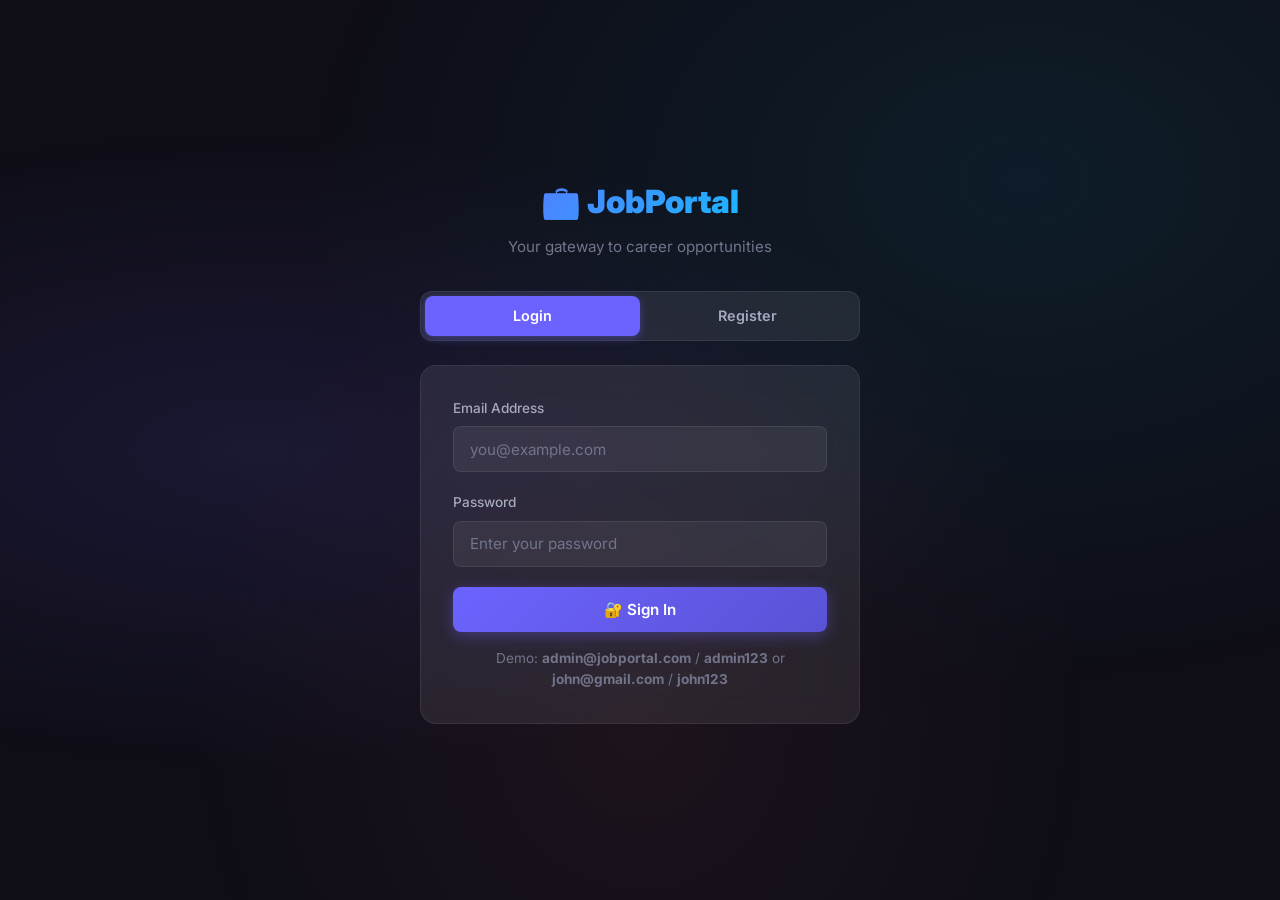
==== frontend/index.html @ fc34ba59 "feat: Complete Job Application and Assessment System" ====
<!DOCTYPE html>
<html lang="en">
<head>
    <meta charset="UTF-8">
    <meta name="viewport" content="width=device-width, initial-scale=1.0">
    <meta name="description" content="Job Portal - Apply for jobs, take assessments, and advance your career">
    <title>JobPortal — Job Application & Assessment System</title>
    <link rel="stylesheet" href="style.css">
    <link rel="icon" href="data:image/svg+xml,<svg xmlns='http://www.w3.org/2000/svg' viewBox='0 0 100 100'><text y='.9em' font-size='90'>💼</text></svg>">
</head>
<body>

<!-- ══════════ TOAST CONTAINER ══════════ -->
<div class="toast-container" id="toastContainer"></div>

<!-- ══════════ LOADING OVERLAY ══════════ -->
<div class="loading-overlay hidden" id="loadingOverlay">
    <div class="loading-content">
        <div class="spinner-lg"></div>
        <p id="loadingText">Loading...</p>
    </div>
</div>

<!-- ══════════════════════════════════════════════
     AUTH PAGE — Login & Register
     ══════════════════════════════════════════════ -->
<div id="authPage" class="auth-page">
    <div class="auth-container">
        <div class="auth-header">
            <div class="auth-logo">💼 JobPortal</div>
            <p>Your gateway to career opportunities</p>
        </div>

        <div class="auth-tabs">
            <button id="loginTab" class="active" onclick="switchAuthTab('login')">Login</button>
            <button id="registerTab" onclick="switchAuthTab('register')">Register</button>
        </div>

        <!-- Login Form -->
        <div id="loginForm" class="glass-card">
            <form onsubmit="handleLogin(event)">
                <div class="form-group">
                    <label for="loginEmail">Email Address</label>
                    <input type="email" id="loginEmail" placeholder="you@example.com" required>
                </div>
                <div class="form-group">
                    <label for="loginPassword">Password</label>
                    <input type="password" id="loginPassword" placeholder="Enter your password" required>
                </div>
                <button type="submit" class="btn btn-primary btn-full" id="loginBtn">
                    🔐 Sign In
                </button>
                <p class="text-center mt-2 text-muted" style="font-size:0.85rem;">
                    Demo: <b>admin@jobportal.com</b> / <b>admin123</b> or <b>john@gmail.com</b> / <b>john123</b>
                </p>
            </form>
        </div>

        <!-- Register Form -->
        <div id="registerForm" class="glass-card hidden">
            <form onsubmit="handleRegister(event)">
                <div class="form-group">
                    <label for="regName">Full Name</label>
                    <input type="text" id="regName" placeholder="John Doe" required>
                </div>
                <div class="form-group">
                    <label for="regEmail">Email Address</label>
                    <input type="email" id="regEmail" placeholder="you@example.com" required>
                </div>
                <div class="form-group">
                    <label for="regPassword">Password</label>
                    <input type="password" id="regPassword" placeholder="Create a password" required minlength="4">
                </div>
                <div class="form-group">
                    <label for="regRole">Account Type</label>
                    <select id="regRole">
                        <option value="STUDENT">Student / Job Seeker</option>
                        <option value="ADMIN">Admin / Recruiter</option>
                    </select>
                </div>
                <button type="submit" class="btn btn-primary btn-full" id="registerBtn">
                    🚀 Create Account
                </button>
            </form>
        </div>
    </div>
</div>

<!-- ══════════════════════════════════════════════
     MAIN APP (after login)
     ══════════════════════════════════════════════ -->
<div id="appPage" class="hidden">

    <!-- Navigation -->
    <nav class="navbar">
        <div class="logo">
            <span class="logo-icon">💼</span>
            <span>JobPortal</span>
        </div>
        <div class="nav-links">
            <a href="#" onclick="showView('dashboard')" id="navDashboard">📊 <span class="nav-text">Dashboard</span></a>
            <a href="#" onclick="showView('jobs')" id="navJobs">💼 <span class="nav-text">Jobs</span></a>
            <a href="#" onclick="showView('test')" id="navTest">📝 <span class="nav-text">Assessment</span></a>
            <a href="#" onclick="showView('results')" id="navResults">🏆 <span class="nav-text">Results</span></a>
            <div class="nav-user">
                <div class="avatar" id="userAvatar">U</div>
                <span id="userName" style="font-size:0.85rem; color: var(--text-primary);"></span>
            </div>
            <button onclick="handleLogout()" style="color: var(--danger);">↗ Logout</button>
        </div>
    </nav>

    <div class="container">
        <!-- ── DASHBOARD VIEW ── -->
        <div id="dashboardView">
            <div class="page-header">
                <h1>👋 Welcome back, <span id="dashWelcome"></span>!</h1>
                <p>Here's an overview of your activity</p>
            </div>

            <div class="dashboard-grid" id="statsGrid">
                <div class="stat-card">
                    <div class="stat-icon purple">💼</div>
                    <div class="stat-info">
                        <h3 id="statJobs">0</h3>
                        <p>Available Jobs</p>
                    </div>
                </div>
                <div class="stat-card">
                    <div class="stat-icon pink">📝</div>
                    <div class="stat-info">
                        <h3 id="statApplied">0</h3>
                        <p>Applications</p>
                    </div>
                </div>
                <div class="stat-card">
                    <div class="stat-icon cyan">🧪</div>
                    <div class="stat-info">
                        <h3 id="statTests">0</h3>
                        <p>Tests Taken</p>
                    </div>
                </div>
                <div class="stat-card">
                    <div class="stat-icon green">🏆</div>
                    <div class="stat-info">
                        <h3 id="statAvg">0%</h3>
                        <p>Average Score</p>
                    </div>
                </div>
            </div>

            <!-- Recent Results Table -->
            <div class="section-title">
                <h2>📋 Recent Test Results</h2>
            </div>
            <div id="recentResults">
                <div class="empty-state">
                    <div class="empty-icon">📊</div>
                    <h3>No tests taken yet</h3>
                    <p>Take an assessment to see your results here</p>
                </div>
            </div>
        </div>

        <!-- ── JOBS VIEW ── -->
        <div id="jobsView" class="hidden">
            <div class="page-header">
                <h1>💼 Job Openings</h1>
                <p>Find your next career opportunity</p>
            </div>

            <!-- Admin: Create Job -->
            <div id="adminJobForm" class="glass-card hidden" style="margin-bottom: 2rem;">
                <h3 style="margin-bottom:1rem;">➕ Post a New Job</h3>
                <form onsubmit="handleCreateJob(event)">
                    <div style="display:grid; grid-template-columns: 1fr 1fr; gap: 1rem;">
                        <div class="form-group">
                            <label for="jobTitle">Job Title</label>
                            <input type="text" id="jobTitle" placeholder="e.g. Java Developer" required>
                        </div>
                        <div class="form-group">
                            <label for="jobCompany">Company</label>
                            <input type="text" id="jobCompany" placeholder="e.g. TechCorp" required>
                        </div>
                        <div class="form-group">
                            <label for="jobLocation">Location</label>
                            <input type="text" id="jobLocation" placeholder="e.g. Bangalore" value="Remote">
                        </div>
                        <div class="form-group">
                            <label for="jobSalary">Salary</label>
                            <input type="text" id="jobSalary" placeholder="e.g. 8-12 LPA">
                        </div>
                    </div>
                    <div class="form-group">
                        <label for="jobDesc">Description</label>
                        <textarea id="jobDesc" rows="3" placeholder="Job description..." required style="resize:vertical;"></textarea>
                    </div>
                    <button type="submit" class="btn btn-success">✅ Post Job</button>
                </form>
            </div>

            <div id="jobsList" class="jobs-grid"></div>
        </div>

        <!-- ── TEST VIEW ── -->
        <div id="testView" class="hidden">
            <!-- Pre-test -->
            <div id="testStart" class="text-center" style="padding:3rem 0;">
                <h1 style="margin-bottom:0.5rem;">📝 Online Assessment</h1>
                <p style="margin-bottom:2rem;">Test your knowledge with 10 randomly selected questions.<br>You have 10 minutes to complete the test.</p>
                <button class="btn btn-primary" onclick="startTest()" id="startTestBtn" style="font-size:1.1rem; padding:1rem 2.5rem;">
                    🚀 Start Test
                </button>
            </div>

            <!-- Active test -->
            <div id="testActive" class="hidden">
                <div class="test-header">
                    <div>
                        <span class="question-progress">Question <span id="currentQ">1</span> of <span id="totalQ">10</span></span>
                    </div>
                    <div class="timer" id="timerDisplay">⏱ 10:00</div>
                </div>

                <div class="progress-bar">
                    <div class="progress-fill" id="progressFill" style="width: 0%"></div>
                </div>

                <div id="questionsContainer"></div>

                <div class="text-center mt-3">
                    <button class="btn btn-primary" onclick="submitTest()" id="submitTestBtn" style="font-size:1.05rem; padding:0.9rem 2rem;">
                        ✅ Submit Test
                    </button>
                </div>
            </div>
        </div>

        <!-- ── RESULTS VIEW ── -->
        <div id="resultsView" class="hidden">
            <!-- Score display (after submission) -->
            <div id="resultDisplay" class="hidden">
                <div class="result-container">
                    <h1>🎉 Test Complete!</h1>

                    <div class="score-circle">
                        <span class="score-value" id="resultScore">0</span>
                        <span class="score-label">out of <span id="resultTotal">10</span></span>
                    </div>

                    <div class="result-message" id="resultMessage"></div>

                    <div class="result-details">
                        <div class="result-stat">
                            <div class="stat-value" id="resultCorrect" style="color:var(--success);">0</div>
                            <div class="stat-label">Correct</div>
                        </div>
                        <div class="result-stat">
                            <div class="stat-value" id="resultWrong" style="color:var(--danger);">0</div>
                            <div class="stat-label">Wrong</div>
                        </div>
                        <div class="result-stat">
                            <div class="stat-value" id="resultPercentage" style="color:var(--accent);">0%</div>
                            <div class="stat-label">Percentage</div>
                        </div>
                    </div>

                    <div class="result-actions">
                        <button class="btn btn-primary" onclick="showView('test')">📝 Take Another Test</button>
                        <button class="btn btn-secondary" onclick="showView('dashboard')">📊 Dashboard</button>
                    </div>
                </div>
            </div>

            <!-- All Results history -->
            <div id="allResultsSection">
                <div class="page-header">
                    <h1>🏆 Your Results</h1>
                    <p>Track your assessment performance</p>
                </div>
                <div id="allResultsList"></div>
            </div>
        </div>

    </div><!-- end container -->
</div><!-- end appPage -->

<script src="script.js"></script>
</body>
</html>
---- frontend/style.css ----
/* =============================================
   JOB PORTAL — PREMIUM DESIGN SYSTEM
   ============================================= */

@import url('https://fonts.googleapis.com/css2?family=Inter:wght@300;400;500;600;700;800;900&display=swap');

/* ── CSS Variables ── */
:root {
  --primary: #6C63FF;
  --primary-dark: #5A52D5;
  --primary-light: #8B83FF;
  --secondary: #FF6584;
  --accent: #00D2FF;
  --success: #10B981;
  --warning: #F59E0B;
  --danger: #EF4444;

  --bg-dark: #0F0E17;
  --bg-card: rgba(255, 255, 255, 0.05);
  --bg-glass: rgba(255, 255, 255, 0.08);
  --bg-input: rgba(255, 255, 255, 0.06);

  --text-primary: #FFFFFE;
  --text-secondary: #A7A9BE;
  --text-muted: #72748B;

  --border: rgba(255, 255, 255, 0.08);
  --border-active: rgba(108, 99, 255, 0.5);

  --radius-sm: 8px;
  --radius-md: 12px;
  --radius-lg: 16px;
  --radius-xl: 24px;
  --radius-full: 50%;

  --shadow-sm: 0 2px 8px rgba(0, 0, 0, 0.2);
  --shadow-md: 0 4px 20px rgba(0, 0, 0, 0.3);
  --shadow-lg: 0 8px 40px rgba(0, 0, 0, 0.4);
  --shadow-glow: 0 0 30px rgba(108, 99, 255, 0.3);

  --font: 'Inter', -apple-system, BlinkMacSystemFont, sans-serif;
  --transition: all 0.3s cubic-bezier(0.4, 0, 0.2, 1);
}

/* ── Reset ── */
*, *::before, *::after {
  margin: 0;
  padding: 0;
  box-sizing: border-box;
}

html {
  scroll-behavior: smooth;
}

body {
  font-family: var(--font);
  background: var(--bg-dark);
  color: var(--text-primary);
  min-height: 100vh;
  overflow-x: hidden;
  line-height: 1.6;
}

/* Animated gradient background */
body::before {
  content: '';
  position: fixed;
  top: 0;
  left: 0;
  width: 100%;
  height: 100%;
  background:
    radial-gradient(ellipse at 20% 50%, rgba(108, 99, 255, 0.12) 0%, transparent 50%),
    radial-gradient(ellipse at 80% 20%, rgba(0, 210, 255, 0.08) 0%, transparent 50%),
    radial-gradient(ellipse at 50% 80%, rgba(255, 101, 132, 0.06) 0%, transparent 50%);
  z-index: -1;
  animation: bgPulse 15s ease-in-out infinite alternate;
}

@keyframes bgPulse {
  0% { opacity: 0.8; }
  100% { opacity: 1; }
}

/* ── Scrollbar ── */
::-webkit-scrollbar { width: 6px; }
::-webkit-scrollbar-track { background: transparent; }
::-webkit-scrollbar-thumb {
  background: rgba(108, 99, 255, 0.4);
  border-radius: 3px;
}

/* ── Typography ── */
h1 { font-size: 2.5rem; font-weight: 800; letter-spacing: -0.02em; }
h2 { font-size: 1.75rem; font-weight: 700; letter-spacing: -0.01em; }
h3 { font-size: 1.25rem; font-weight: 600; }
p { color: var(--text-secondary); }
a { color: var(--primary-light); text-decoration: none; }

/* ── Navigation ── */
.navbar {
  position: sticky;
  top: 0;
  z-index: 100;
  display: flex;
  align-items: center;
  justify-content: space-between;
  padding: 1rem 2rem;
  background: rgba(15, 14, 23, 0.85);
  backdrop-filter: blur(20px);
  border-bottom: 1px solid var(--border);
}

.navbar .logo {
  display: flex;
  align-items: center;
  gap: 0.5rem;
  font-size: 1.4rem;
  font-weight: 800;
  background: linear-gradient(135deg, var(--primary), var(--accent));
  -webkit-background-clip: text;
  -webkit-text-fill-color: transparent;
  background-clip: text;
}

.navbar .logo .logo-icon {
  font-size: 1.6rem;
}

.nav-links {
  display: flex;
  gap: 0.5rem;
  align-items: center;
}

.nav-links a, .nav-links button {
  padding: 0.5rem 1rem;
  border-radius: var(--radius-sm);
  font-size: 0.9rem;
  font-weight: 500;
  color: var(--text-secondary);
  background: none;
  border: none;
  cursor: pointer;
  transition: var(--transition);
  font-family: var(--font);
}

.nav-links a:hover, .nav-links button:hover {
  color: var(--text-primary);
  background: var(--bg-glass);
}

.nav-links .nav-user {
  display: flex;
  align-items: center;
  gap: 0.5rem;
  padding: 0.4rem 1rem;
  border-radius: var(--radius-xl);
  background: var(--bg-glass);
  border: 1px solid var(--border);
}

.nav-links .nav-user .avatar {
  width: 28px;
  height: 28px;
  border-radius: var(--radius-full);
  background: linear-gradient(135deg, var(--primary), var(--secondary));
  display: flex;
  align-items: center;
  justify-content: center;
  font-size: 0.75rem;
  font-weight: 700;
  color: white;
}

/* ── Container ── */
.container {
  max-width: 1200px;
  margin: 0 auto;
  padding: 2rem;
}

/* ── Auth Page ── */
.auth-page {
  display: flex;
  align-items: center;
  justify-content: center;
  min-height: 100vh;
  padding: 2rem;
}

.auth-container {
  width: 100%;
  max-width: 440px;
  animation: slideUp 0.6s ease-out;
}

.auth-header {
  text-align: center;
  margin-bottom: 2rem;
}

.auth-header .auth-logo {
  font-size: 2rem;
  font-weight: 900;
  background: linear-gradient(135deg, var(--primary), var(--accent));
  -webkit-background-clip: text;
  -webkit-text-fill-color: transparent;
  background-clip: text;
  margin-bottom: 0.5rem;
}

.auth-header p {
  font-size: 0.95rem;
  color: var(--text-muted);
}

.auth-tabs {
  display: flex;
  margin-bottom: 1.5rem;
  background: var(--bg-glass);
  border-radius: var(--radius-md);
  padding: 4px;
  border: 1px solid var(--border);
}

.auth-tabs button {
  flex: 1;
  padding: 0.7rem;
  border: none;
  background: transparent;
  color: var(--text-secondary);
  font-family: var(--font);
  font-weight: 600;
  font-size: 0.9rem;
  cursor: pointer;
  border-radius: var(--radius-sm);
  transition: var(--transition);
}

.auth-tabs button.active {
  background: var(--primary);
  color: white;
  box-shadow: 0 2px 10px rgba(108, 99, 255, 0.4);
}

/* ── Glass Card ── */
.glass-card {
  background: var(--bg-glass);
  backdrop-filter: blur(16px);
  border: 1px solid var(--border);
  border-radius: var(--radius-lg);
  padding: 2rem;
  transition: var(--transition);
}

.glass-card:hover {
  border-color: var(--border-active);
  box-shadow: var(--shadow-glow);
}

/* ── Form Elements ── */
.form-group {
  margin-bottom: 1.25rem;
}

.form-group label {
  display: block;
  font-size: 0.85rem;
  font-weight: 500;
  color: var(--text-secondary);
  margin-bottom: 0.4rem;
}

.form-group input,
.form-group select,
.form-group textarea {
  width: 100%;
  padding: 0.8rem 1rem;
  background: var(--bg-input);
  border: 1px solid var(--border);
  border-radius: var(--radius-sm);
  color: var(--text-primary);
  font-family: var(--font);
  font-size: 0.95rem;
  transition: var(--transition);
  outline: none;
}

.form-group input:focus,
.form-group select:focus,
.form-group textarea:focus {
  border-color: var(--primary);
  box-shadow: 0 0 0 3px rgba(108, 99, 255, 0.2);
}

.form-group input::placeholder {
  color: var(--text-muted);
}

/* ── Buttons ── */
.btn {
  display: inline-flex;
  align-items: center;
  justify-content: center;
  gap: 0.5rem;
  padding: 0.8rem 1.5rem;
  border: none;
  border-radius: var(--radius-sm);
  font-family: var(--font);
  font-size: 0.95rem;
  font-weight: 600;
  cursor: pointer;
  transition: var(--transition);
  text-decoration: none;
  position: relative;
  overflow: hidden;
}

.btn::after {
  content: '';
  position: absolute;
  top: 50%;
  left: 50%;
  width: 0;
  height: 0;
  background: rgba(255, 255, 255, 0.15);
  border-radius: var(--radius-full);
  transition: width 0.6s, height 0.6s, top 0.6s, left 0.6s;
}

.btn:active::after {
  width: 300px;
  height: 300px;
  top: calc(50% - 150px);
  left: calc(50% - 150px);
}

.btn-primary {
  background: linear-gradient(135deg, var(--primary), var(--primary-dark));
  color: white;
  box-shadow: 0 4px 15px rgba(108, 99, 255, 0.35);
}

.btn-primary:hover {
  transform: translateY(-2px);
  box-shadow: 0 6px 25px rgba(108, 99, 255, 0.5);
}

.btn-secondary {
  background: var(--bg-glass);
  color: var(--text-primary);
  border: 1px solid var(--border);
}

.btn-secondary:hover {
  border-color: var(--primary);
  background: rgba(108, 99, 255, 0.1);
}

.btn-success {
  background: linear-gradient(135deg, var(--success), #059669);
  color: white;
  box-shadow: 0 4px 15px rgba(16, 185, 129, 0.35);
}

.btn-success:hover {
  transform: translateY(-2px);
  box-shadow: 0 6px 25px rgba(16, 185, 129, 0.5);
}

.btn-danger {
  background: linear-gradient(135deg, var(--danger), #DC2626);
  color: white;
}

.btn-full {
  width: 100%;
}

.btn-sm {
  padding: 0.5rem 1rem;
  font-size: 0.85rem;
}

.btn:disabled {
  opacity: 0.5;
  cursor: not-allowed;
  transform: none !important;
}

/* ── Dashboard Grid ── */
.dashboard-grid {
  display: grid;
  grid-template-columns: repeat(auto-fit, minmax(280px, 1fr));
  gap: 1.5rem;
  margin-bottom: 2rem;
}

.stat-card {
  background: var(--bg-glass);
  backdrop-filter: blur(16px);
  border: 1px solid var(--border);
  border-radius: var(--radius-lg);
  padding: 1.5rem;
  display: flex;
  align-items: center;
  gap: 1rem;
  transition: var(--transition);
  animation: fadeIn 0.5s ease-out backwards;
}

.stat-card:nth-child(1) { animation-delay: 0.1s; }
.stat-card:nth-child(2) { animation-delay: 0.2s; }
.stat-card:nth-child(3) { animation-delay: 0.3s; }
.stat-card:nth-child(4) { animation-delay: 0.4s; }

.stat-card:hover {
  transform: translateY(-4px);
  border-color: var(--border-active);
  box-shadow: var(--shadow-glow);
}

.stat-icon {
  width: 56px;
  height: 56px;
  border-radius: var(--radius-md);
  display: flex;
  align-items: center;
  justify-content: center;
  font-size: 1.5rem;
  flex-shrink: 0;
}

.stat-icon.purple { background: rgba(108, 99, 255, 0.15); color: var(--primary-light); }
.stat-icon.pink { background: rgba(255, 101, 132, 0.15); color: var(--secondary); }
.stat-icon.cyan { background: rgba(0, 210, 255, 0.15); color: var(--accent); }
.stat-icon.green { background: rgba(16, 185, 129, 0.15); color: var(--success); }

.stat-info h3 {
  font-size: 1.75rem;
  font-weight: 800;
  line-height: 1;
}

.stat-info p {
  font-size: 0.85rem;
  color: var(--text-muted);
  margin-top: 0.25rem;
}

/* ── Page Header ── */
.page-header {
  margin-bottom: 2rem;
}

.page-header h1 {
  margin-bottom: 0.5rem;
}

.page-header p {
  font-size: 1rem;
}

/* ── Job Cards ── */
.jobs-grid {
  display: grid;
  grid-template-columns: repeat(auto-fill, minmax(340px, 1fr));
  gap: 1.5rem;
}

.job-card {
  background: var(--bg-glass);
  backdrop-filter: blur(16px);
  border: 1px solid var(--border);
  border-radius: var(--radius-lg);
  padding: 1.75rem;
  transition: var(--transition);
  animation: fadeIn 0.5s ease-out backwards;
  display: flex;
  flex-direction: column;
}

.job-card:hover {
  transform: translateY(-4px);
  border-color: var(--border-active);
  box-shadow: var(--shadow-glow);
}

.job-card .job-company {
  display: inline-flex;
  align-items: center;
  gap: 0.5rem;
  font-size: 0.85rem;
  color: var(--primary-light);
  font-weight: 600;
  margin-bottom: 0.75rem;
}

.job-card .job-company .company-icon {
  width: 36px;
  height: 36px;
  border-radius: var(--radius-sm);
  background: linear-gradient(135deg, var(--primary), var(--accent));
  display: flex;
  align-items: center;
  justify-content: center;
  font-size: 1rem;
  color: white;
  font-weight: 800;
}

.job-card h3 {
  font-size: 1.15rem;
  margin-bottom: 0.75rem;
  color: var(--text-primary);
}

.job-card .job-desc {
  font-size: 0.9rem;
  color: var(--text-muted);
  line-height: 1.5;
  flex-grow: 1;
  margin-bottom: 1rem;
  display: -webkit-box;
  -webkit-line-clamp: 3;
  -webkit-box-orient: vertical;
  overflow: hidden;
}

.job-meta {
  display: flex;
  gap: 1rem;
  flex-wrap: wrap;
  margin-bottom: 1.25rem;
}

.job-meta span {
  display: flex;
  align-items: center;
  gap: 0.35rem;
  font-size: 0.8rem;
  color: var(--text-secondary);
  background: var(--bg-card);
  padding: 0.35rem 0.75rem;
  border-radius: var(--radius-xl);
}

/* ── Test Page ── */
.test-header {
  display: flex;
  justify-content: space-between;
  align-items: center;
  margin-bottom: 2rem;
  padding: 1.25rem 1.75rem;
  background: var(--bg-glass);
  backdrop-filter: blur(16px);
  border: 1px solid var(--border);
  border-radius: var(--radius-lg);
}

.timer {
  display: flex;
  align-items: center;
  gap: 0.5rem;
  font-size: 1.5rem;
  font-weight: 700;
  color: var(--accent);
  font-variant-numeric: tabular-nums;
}

.timer.warning { color: var(--warning); }
.timer.danger {
  color: var(--danger);
  animation: pulse 1s ease-in-out infinite;
}

.question-progress {
  font-size: 0.9rem;
  color: var(--text-secondary);
}

.progress-bar {
  width: 100%;
  height: 6px;
  background: var(--bg-card);
  border-radius: 3px;
  margin-bottom: 2rem;
  overflow: hidden;
}

.progress-bar .progress-fill {
  height: 100%;
  background: linear-gradient(90deg, var(--primary), var(--accent));
  border-radius: 3px;
  transition: width 0.4s ease;
}

.question-card {
  background: var(--bg-glass);
  backdrop-filter: blur(16px);
  border: 1px solid var(--border);
  border-radius: var(--radius-lg);
  padding: 2rem;
  margin-bottom: 1.5rem;
  animation: slideUp 0.4s ease-out;
}

.question-number {
  display: inline-flex;
  align-items: center;
  justify-content: center;
  width: 32px;
  height: 32px;
  border-radius: var(--radius-full);
  background: linear-gradient(135deg, var(--primary), var(--accent));
  color: white;
  font-size: 0.85rem;
  font-weight: 700;
  margin-bottom: 1rem;
}

.question-text {
  font-size: 1.1rem;
  font-weight: 600;
  color: var(--text-primary);
  margin-bottom: 1.25rem;
  line-height: 1.5;
}

.options-grid {
  display: grid;
  grid-template-columns: 1fr 1fr;
  gap: 0.75rem;
}

.option-label {
  display: flex;
  align-items: center;
  gap: 0.75rem;
  padding: 1rem 1.25rem;
  background: var(--bg-card);
  border: 2px solid var(--border);
  border-radius: var(--radius-md);
  cursor: pointer;
  transition: var(--transition);
  font-size: 0.95rem;
}

.option-label:hover {
  border-color: var(--primary);
  background: rgba(108, 99, 255, 0.08);
}

.option-label input[type="radio"] {
  display: none;
}

.option-label .option-indicator {
  width: 22px;
  height: 22px;
  border-radius: var(--radius-full);
  border: 2px solid var(--text-muted);
  display: flex;
  align-items: center;
  justify-content: center;
  flex-shrink: 0;
  transition: var(--transition);
}

.option-label input[type="radio"]:checked + .option-indicator {
  border-color: var(--primary);
  background: var(--primary);
}

.option-label input[type="radio"]:checked + .option-indicator::after {
  content: '✓';
  color: white;
  font-size: 0.75rem;
  font-weight: 700;
}

.option-label input[type="radio"]:checked ~ .option-text {
  color: var(--text-primary);
  font-weight: 600;
}

.option-label.selected {
  border-color: var(--primary);
  background: rgba(108, 99, 255, 0.1);
}

/* ── Result Page ── */
.result-container {
  max-width: 600px;
  margin: 0 auto;
  text-align: center;
  animation: slideUp 0.6s ease-out;
}

.score-circle {
  width: 200px;
  height: 200px;
  border-radius: var(--radius-full);
  background: var(--bg-glass);
  border: 4px solid var(--primary);
  display: flex;
  flex-direction: column;
  align-items: center;
  justify-content: center;
  margin: 2rem auto;
  position: relative;
  box-shadow: var(--shadow-glow);
  animation: scaleIn 0.5s ease-out 0.3s backwards;
}

.score-circle .score-value {
  font-size: 3.5rem;
  font-weight: 900;
  background: linear-gradient(135deg, var(--primary), var(--accent));
  -webkit-background-clip: text;
  -webkit-text-fill-color: transparent;
  background-clip: text;
  line-height: 1;
}

.score-circle .score-label {
  font-size: 0.9rem;
  color: var(--text-muted);
  margin-top: 0.25rem;
}

.result-details {
  display: grid;
  grid-template-columns: 1fr 1fr 1fr;
  gap: 1rem;
  margin: 2rem 0;
}

.result-stat {
  background: var(--bg-glass);
  border: 1px solid var(--border);
  border-radius: var(--radius-md);
  padding: 1.25rem;
}

.result-stat .stat-value {
  font-size: 1.5rem;
  font-weight: 800;
}

.result-stat .stat-label {
  font-size: 0.8rem;
  color: var(--text-muted);
  margin-top: 0.25rem;
}

.result-message {
  font-size: 1.25rem;
  font-weight: 600;
  margin: 1.5rem 0;
  padding: 1rem;
  border-radius: var(--radius-md);
}

.result-message.excellent {
  background: rgba(16, 185, 129, 0.15);
  color: var(--success);
  border: 1px solid rgba(16, 185, 129, 0.3);
}

.result-message.good {
  background: rgba(108, 99, 255, 0.15);
  color: var(--primary-light);
  border: 1px solid rgba(108, 99, 255, 0.3);
}

.result-message.average {
  background: rgba(245, 158, 11, 0.15);
  color: var(--warning);
  border: 1px solid rgba(245, 158, 11, 0.3);
}

.result-message.poor {
  background: rgba(239, 68, 68, 0.15);
  color: var(--danger);
  border: 1px solid rgba(239, 68, 68, 0.3);
}

.result-actions {
  display: flex;
  gap: 1rem;
  justify-content: center;
  margin-top: 2rem;
}

/* ── Toast Notifications ── */
.toast-container {
  position: fixed;
  top: 1.5rem;
  right: 1.5rem;
  z-index: 9999;
  display: flex;
  flex-direction: column;
  gap: 0.75rem;
}

.toast {
  display: flex;
  align-items: center;
  gap: 0.75rem;
  padding: 1rem 1.5rem;
  background: rgba(15, 14, 23, 0.95);
  backdrop-filter: blur(16px);
  border: 1px solid var(--border);
  border-radius: var(--radius-md);
  min-width: 300px;
  max-width: 450px;
  box-shadow: var(--shadow-lg);
  animation: toastIn 0.4s ease-out;
  font-size: 0.9rem;
}

.toast.success { border-left: 4px solid var(--success); }
.toast.error { border-left: 4px solid var(--danger); }
.toast.info { border-left: 4px solid var(--accent); }

.toast-icon { font-size: 1.25rem; flex-shrink: 0; }
.toast.success .toast-icon { color: var(--success); }
.toast.error .toast-icon { color: var(--danger); }
.toast.info .toast-icon { color: var(--accent); }

.toast-close {
  margin-left: auto;
  background: none;
  border: none;
  color: var(--text-muted);
  cursor: pointer;
  padding: 0.25rem;
  font-size: 1.1rem;
}

/* ── Loading Spinner ── */
.spinner {
  width: 20px;
  height: 20px;
  border: 2px solid rgba(255, 255, 255, 0.2);
  border-top-color: white;
  border-radius: var(--radius-full);
  animation: spin 0.8s linear infinite;
}

.loading-overlay {
  position: fixed;
  inset: 0;
  background: rgba(15, 14, 23, 0.7);
  backdrop-filter: blur(4px);
  display: flex;
  align-items: center;
  justify-content: center;
  z-index: 999;
}

.loading-content {
  text-align: center;
}

.loading-content .spinner-lg {
  width: 48px;
  height: 48px;
  border: 3px solid rgba(108, 99, 255, 0.2);
  border-top-color: var(--primary);
  border-radius: var(--radius-full);
  animation: spin 1s linear infinite;
  margin: 0 auto 1rem;
}

.loading-content p {
  color: var(--text-secondary);
  font-size: 0.95rem;
}

/* ── Empty State ── */
.empty-state {
  text-align: center;
  padding: 4rem 2rem;
  color: var(--text-muted);
}

.empty-state .empty-icon {
  font-size: 3rem;
  margin-bottom: 1rem;
  opacity: 0.5;
}

.empty-state h3 {
  color: var(--text-secondary);
  margin-bottom: 0.5rem;
}

/* ── Badge ── */
.badge {
  display: inline-flex;
  padding: 0.25rem 0.75rem;
  border-radius: var(--radius-xl);
  font-size: 0.75rem;
  font-weight: 600;
  text-transform: uppercase;
  letter-spacing: 0.03em;
}

.badge-applied { background: rgba(108, 99, 255, 0.2); color: var(--primary-light); }
.badge-admin { background: rgba(255, 101, 132, 0.2); color: var(--secondary); }
.badge-student { background: rgba(0, 210, 255, 0.2); color: var(--accent); }

/* ── Section Title ── */
.section-title {
  display: flex;
  align-items: center;
  justify-content: space-between;
  margin-bottom: 1.5rem;
}

.section-title h2 {
  display: flex;
  align-items: center;
  gap: 0.5rem;
}

/* ── Table ── */
.results-table {
  width: 100%;
  border-collapse: separate;
  border-spacing: 0 0.5rem;
}

.results-table th {
  text-align: left;
  padding: 0.75rem 1rem;
  font-size: 0.8rem;
  text-transform: uppercase;
  letter-spacing: 0.05em;
  color: var(--text-muted);
  font-weight: 600;
}

.results-table td {
  padding: 1rem;
  background: var(--bg-glass);
  font-size: 0.9rem;
}

.results-table tr td:first-child { border-radius: var(--radius-sm) 0 0 var(--radius-sm); }
.results-table tr td:last-child { border-radius: 0 var(--radius-sm) var(--radius-sm) 0; }

/* ── Animations ── */
@keyframes slideUp {
  from { opacity: 0; transform: translateY(30px); }
  to { opacity: 1; transform: translateY(0); }
}

@keyframes fadeIn {
  from { opacity: 0; transform: translateY(10px); }
  to { opacity: 1; transform: translateY(0); }
}

@keyframes scaleIn {
  from { opacity: 0; transform: scale(0.8); }
  to { opacity: 1; transform: scale(1); }
}

@keyframes toastIn {
  from { opacity: 0; transform: translateX(100px); }
  to { opacity: 1; transform: translateX(0); }
}

@keyframes toastOut {
  from { opacity: 1; transform: translateX(0); }
  to { opacity: 0; transform: translateX(100px); }
}

@keyframes spin {
  to { transform: rotate(360deg); }
}

@keyframes pulse {
  0%, 100% { opacity: 1; }
  50% { opacity: 0.5; }
}

/* ── Responsive ── */
@media (max-width: 768px) {
  .navbar {
    padding: 0.75rem 1rem;
  }

  .nav-links a span.nav-text {
    display: none;
  }

  .container {
    padding: 1rem;
  }

  h1 { font-size: 1.75rem; }

  .dashboard-grid {
    grid-template-columns: 1fr 1fr;
  }

  .jobs-grid {
    grid-template-columns: 1fr;
  }

  .options-grid {
    grid-template-columns: 1fr;
  }

  .result-details {
    grid-template-columns: 1fr;
  }

  .result-actions {
    flex-direction: column;
  }

  .test-header {
    flex-direction: column;
    gap: 1rem;
    text-align: center;
  }
}

@media (max-width: 480px) {
  .dashboard-grid {
    grid-template-columns: 1fr;
  }

  .auth-container {
    padding: 0 0.5rem;
  }

  .glass-card {
    padding: 1.5rem;
  }
}

/* ── Utility ── */
.hidden { display: none !important; }
.mt-1 { margin-top: 0.5rem; }
.mt-2 { margin-top: 1rem; }
.mt-3 { margin-top: 1.5rem; }
.mb-1 { margin-bottom: 0.5rem; }
.mb-2 { margin-bottom: 1rem; }
.text-center { text-align: center; }
.text-muted { color: var(--text-muted); }
.flex-center { display: flex; align-items: center; justify-content: center; }
.gap-1 { gap: 0.5rem; }
.gap-2 { gap: 1rem; }
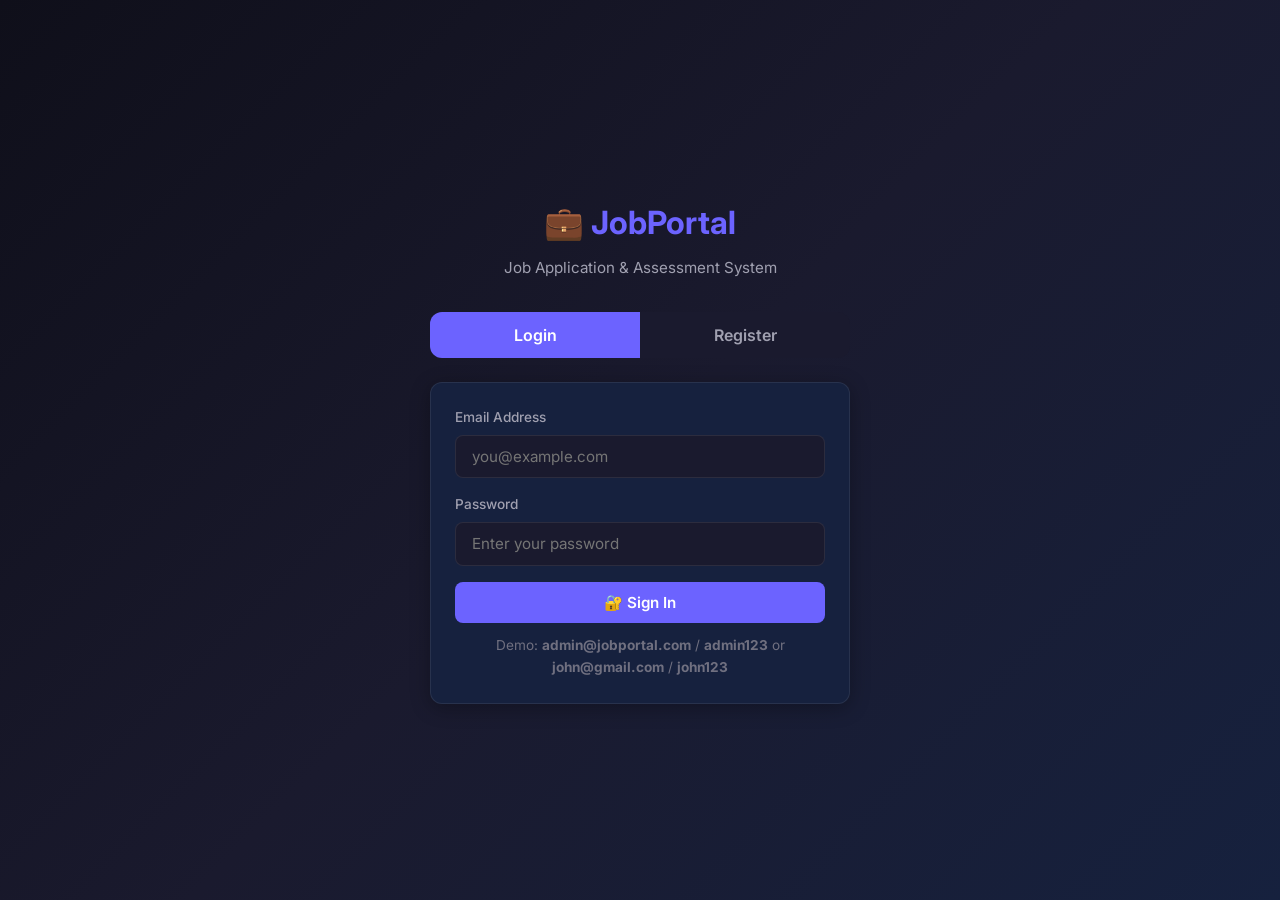
==== commit 0d3b8002: "Upgrade to role-based Job Application & Assessment System - Fix KeyHolder crash in all 6 repositorie" ====
--- a/frontend/index.html
+++ b/frontend/index.html
@@ -3,23 +3,16 @@
 <head>
     <meta charset="UTF-8">
     <meta name="viewport" content="width=device-width, initial-scale=1.0">
-    <meta name="description" content="Job Portal - Apply for jobs, take assessments, and advance your career">
+    <meta name="description" content="Job Application & Assessment System — Role-based portal for admins and students">
     <title>JobPortal — Job Application & Assessment System</title>
     <link rel="stylesheet" href="style.css">
+    <link href="https://fonts.googleapis.com/css2?family=Inter:wght@400;500;600;700&display=swap" rel="stylesheet">
     <link rel="icon" href="data:image/svg+xml,<svg xmlns='http://www.w3.org/2000/svg' viewBox='0 0 100 100'><text y='.9em' font-size='90'>💼</text></svg>">
 </head>
 <body>
 
-<!-- ══════════ TOAST CONTAINER ══════════ -->
+<!-- ══════════ TOAST NOTIFICATIONS ══════════ -->
 <div class="toast-container" id="toastContainer"></div>
-
-<!-- ══════════ LOADING OVERLAY ══════════ -->
-<div class="loading-overlay hidden" id="loadingOverlay">
-    <div class="loading-content">
-        <div class="spinner-lg"></div>
-        <p id="loadingText">Loading...</p>
-    </div>
-</div>
 
 <!-- ══════════════════════════════════════════════
      AUTH PAGE — Login & Register
@@ -28,9 +21,10 @@
     <div class="auth-container">
         <div class="auth-header">
             <div class="auth-logo">💼 JobPortal</div>
-            <p>Your gateway to career opportunities</p>
-        </div>
-
+            <p>Job Application & Assessment System</p>
+        </div>
+
+        <!-- Auth Tabs -->
         <div class="auth-tabs">
             <button id="loginTab" class="active" onclick="switchAuthTab('login')">Login</button>
             <button id="registerTab" onclick="switchAuthTab('register')">Register</button>
@@ -73,7 +67,7 @@
                 </div>
                 <div class="form-group">
                     <label for="regRole">Account Type</label>
-                    <select id="regRole">
+                    <select id="regRole" required>
                         <option value="STUDENT">Student / Job Seeker</option>
                         <option value="ADMIN">Admin / Recruiter</option>
                     </select>
@@ -87,89 +81,84 @@
 </div>
 
 <!-- ══════════════════════════════════════════════
-     MAIN APP (after login)
+     MAIN APP (shown after login)
      ══════════════════════════════════════════════ -->
 <div id="appPage" class="hidden">
 
-    <!-- Navigation -->
+    <!-- Navigation Bar -->
     <nav class="navbar">
         <div class="logo">
             <span class="logo-icon">💼</span>
             <span>JobPortal</span>
         </div>
         <div class="nav-links">
-            <a href="#" onclick="showView('dashboard')" id="navDashboard">📊 <span class="nav-text">Dashboard</span></a>
-            <a href="#" onclick="showView('jobs')" id="navJobs">💼 <span class="nav-text">Jobs</span></a>
-            <a href="#" onclick="showView('test')" id="navTest">📝 <span class="nav-text">Assessment</span></a>
-            <a href="#" onclick="showView('results')" id="navResults">🏆 <span class="nav-text">Results</span></a>
+            <a href="javascript:void(0)" onclick="showView('dashboard')" id="navDashboard" class="active">📊 Dashboard</a>
+            <a href="javascript:void(0)" onclick="showView('jobs')" id="navJobs">💼 Jobs</a>
+            <!-- Admin only: Applications nav -->
+            <a href="javascript:void(0)" onclick="showView('applications')" id="navApplications" class="hidden">📋 Applications</a>
+            <a href="javascript:void(0)" onclick="showView('tests')" id="navTests">📝 Tests</a>
+            <a href="javascript:void(0)" onclick="showView('results')" id="navResults">🏆 Results</a>
             <div class="nav-user">
                 <div class="avatar" id="userAvatar">U</div>
-                <span id="userName" style="font-size:0.85rem; color: var(--text-primary);"></span>
-            </div>
-            <button onclick="handleLogout()" style="color: var(--danger);">↗ Logout</button>
+                <div>
+                    <span id="userName" style="font-size:0.85rem; color: var(--text-primary);"></span>
+                    <span id="userRole" class="role-badge"></span>
+                </div>
+            </div>
+            <button onclick="handleLogout()" class="btn-logout">↗ Logout</button>
         </div>
     </nav>
 
     <div class="container">
-        <!-- ── DASHBOARD VIEW ── -->
+
+        <!-- ══════════ DASHBOARD VIEW ══════════ -->
         <div id="dashboardView">
             <div class="page-header">
-                <h1>👋 Welcome back, <span id="dashWelcome"></span>!</h1>
-                <p>Here's an overview of your activity</p>
-            </div>
-
+                <h1>👋 Welcome, <span id="dashWelcome"></span>!</h1>
+                <p id="dashSubtitle">Here's an overview of your activity</p>
+            </div>
+
+            <!-- Stats Cards -->
             <div class="dashboard-grid" id="statsGrid">
                 <div class="stat-card">
                     <div class="stat-icon purple">💼</div>
                     <div class="stat-info">
                         <h3 id="statJobs">0</h3>
-                        <p>Available Jobs</p>
+                        <p id="statJobsLabel">Jobs</p>
                     </div>
                 </div>
                 <div class="stat-card">
                     <div class="stat-icon pink">📝</div>
                     <div class="stat-info">
-                        <h3 id="statApplied">0</h3>
-                        <p>Applications</p>
+                        <h3 id="statApps">0</h3>
+                        <p id="statAppsLabel">Applications</p>
                     </div>
                 </div>
                 <div class="stat-card">
                     <div class="stat-icon cyan">🧪</div>
                     <div class="stat-info">
                         <h3 id="statTests">0</h3>
-                        <p>Tests Taken</p>
+                        <p id="statTestsLabel">Tests</p>
                     </div>
                 </div>
                 <div class="stat-card">
                     <div class="stat-icon green">🏆</div>
                     <div class="stat-info">
-                        <h3 id="statAvg">0%</h3>
-                        <p>Average Score</p>
-                    </div>
-                </div>
-            </div>
-
-            <!-- Recent Results Table -->
-            <div class="section-title">
-                <h2>📋 Recent Test Results</h2>
-            </div>
-            <div id="recentResults">
-                <div class="empty-state">
-                    <div class="empty-icon">📊</div>
-                    <h3>No tests taken yet</h3>
-                    <p>Take an assessment to see your results here</p>
-                </div>
-            </div>
-        </div>
-
-        <!-- ── JOBS VIEW ── -->
+                        <h3 id="statResults">0</h3>
+                        <p id="statResultsLabel">Results</p>
+                    </div>
+                </div>
+            </div>
+        </div>
+
+        <!-- ══════════ JOBS VIEW ══════════ -->
         <div id="jobsView" class="hidden">
             <div class="page-header">
                 <h1>💼 Job Openings</h1>
                 <p>Find your next career opportunity</p>
             </div>
 
-            <!-- Admin: Create Job -->
+            <!-- Admin: Create Job Form -->
             <div id="adminJobForm" class="glass-card hidden" style="margin-bottom: 2rem;">
                 <h3 style="margin-bottom:1rem;">➕ Post a New Job</h3>
                 <form onsubmit="handleCreateJob(event)">
@@ -199,57 +188,111 @@
                 </form>
             </div>
 
+            <!-- Job Cards List -->
             <div id="jobsList" class="jobs-grid"></div>
         </div>
 
-        <!-- ── TEST VIEW ── -->
-        <div id="testView" class="hidden">
-            <!-- Pre-test -->
-            <div id="testStart" class="text-center" style="padding:3rem 0;">
-                <h1 style="margin-bottom:0.5rem;">📝 Online Assessment</h1>
-                <p style="margin-bottom:2rem;">Test your knowledge with 10 randomly selected questions.<br>You have 10 minutes to complete the test.</p>
-                <button class="btn btn-primary" onclick="startTest()" id="startTestBtn" style="font-size:1.1rem; padding:1rem 2.5rem;">
-                    🚀 Start Test
-                </button>
-            </div>
-
-            <!-- Active test -->
-            <div id="testActive" class="hidden">
-                <div class="test-header">
-                    <div>
-                        <span class="question-progress">Question <span id="currentQ">1</span> of <span id="totalQ">10</span></span>
-                    </div>
-                    <div class="timer" id="timerDisplay">⏱ 10:00</div>
-                </div>
-
-                <div class="progress-bar">
-                    <div class="progress-fill" id="progressFill" style="width: 0%"></div>
-                </div>
-
-                <div id="questionsContainer"></div>
-
-                <div class="text-center mt-3">
-                    <button class="btn btn-primary" onclick="submitTest()" id="submitTestBtn" style="font-size:1.05rem; padding:0.9rem 2rem;">
-                        ✅ Submit Test
-                    </button>
-                </div>
-            </div>
-        </div>
-
-        <!-- ── RESULTS VIEW ── -->
+        <!-- ══════════ APPLICATIONS VIEW (Admin Only) ══════════ -->
+        <div id="applicationsView" class="hidden">
+            <div class="page-header">
+                <h1>📋 All Applications</h1>
+                <p>Review and manage student applications</p>
+            </div>
+            <div id="applicationsList"></div>
+        </div>
+
+        <!-- ══════════ TESTS VIEW ══════════ -->
+        <div id="testsView" class="hidden">
+            <!-- Admin: Create Test Section -->
+            <div id="adminTestSection" class="hidden">
+                <div class="page-header">
+                    <h1>📝 Test Management</h1>
+                    <p>Create and assign MCQ tests to students</p>
+                </div>
+
+                <!-- Create Test Form -->
+                <div class="glass-card" style="margin-bottom:2rem;">
+                    <h3 style="margin-bottom:1rem;">➕ Create New Test</h3>
+                    <form onsubmit="handleCreateTest(event)" id="createTestForm">
+                        <div style="display:grid; grid-template-columns: 1fr 1fr 1fr; gap:1rem;">
+                            <div class="form-group">
+                                <label for="testTitle">Test Title</label>
+                                <input type="text" id="testTitle" placeholder="e.g. Java Assessment" required>
+                            </div>
+                            <div class="form-group">
+                                <label for="testJob">Link to Job (Optional)</label>
+                                <select id="testJob">
+                                    <option value="">— No linked job —</option>
+                                </select>
+                            </div>
+                            <div class="form-group">
+                                <label for="testStudent">Assign to Student</label>
+                                <select id="testStudent" required>
+                                    <option value="">— Select Student —</option>
+                                </select>
+                            </div>
+                        </div>
+
+                        <!-- Questions Container (dynamic) -->
+                        <div id="testQuestionsContainer"></div>
+
+                        <div style="display:flex; gap:1rem; margin-top:1rem;">
+                            <button type="button" class="btn btn-secondary" onclick="addQuestionField()">
+                                ➕ Add Question
+                            </button>
+                            <button type="submit" class="btn btn-success">✅ Create Test</button>
+                        </div>
+                    </form>
+                </div>
+
+                <!-- Admin: List of all tests -->
+                <h3 style="margin-bottom:1rem;">📋 All Tests</h3>
+                <div id="allTestsList"></div>
+            </div>
+
+            <!-- Student: Assigned Tests Section -->
+            <div id="studentTestSection" class="hidden">
+                <div class="page-header">
+                    <h1>📝 My Assessments</h1>
+                    <p>Tests assigned to you by administrators</p>
+                </div>
+
+                <!-- List of assigned tests -->
+                <div id="assignedTestsList"></div>
+
+                <!-- Active Test (quiz in progress) -->
+                <div id="activeTest" class="hidden">
+                    <div class="test-header">
+                        <div>
+                            <h2 id="activeTestTitle">Assessment</h2>
+                            <span class="question-progress">Question <span id="currentQ">1</span> of <span id="totalQ">10</span></span>
+                        </div>
+                        <div class="timer" id="timerDisplay">⏱ 10:00</div>
+                    </div>
+                    <div class="progress-bar">
+                        <div class="progress-fill" id="progressFill" style="width: 0%"></div>
+                    </div>
+                    <div id="questionsContainer"></div>
+                    <div class="text-center mt-3">
+                        <button class="btn btn-primary" onclick="submitTest()" id="submitTestBtn" style="font-size:1.05rem; padding:0.9rem 2rem;">
+                            ✅ Submit Test
+                        </button>
+                    </div>
+                </div>
+            </div>
+        </div>
+
+        <!-- ══════════ RESULTS VIEW ══════════ -->
         <div id="resultsView" class="hidden">
-            <!-- Score display (after submission) -->
+            <!-- Score display (shown after test submission) -->
             <div id="resultDisplay" class="hidden">
                 <div class="result-container">
                     <h1>🎉 Test Complete!</h1>
-
                     <div class="score-circle">
                         <span class="score-value" id="resultScore">0</span>
                         <span class="score-label">out of <span id="resultTotal">10</span></span>
                     </div>
-
                     <div class="result-message" id="resultMessage"></div>
-
                     <div class="result-details">
                         <div class="result-stat">
                             <div class="stat-value" id="resultCorrect" style="color:var(--success);">0</div>
@@ -264,19 +307,18 @@
                             <div class="stat-label">Percentage</div>
                         </div>
                     </div>
-
                     <div class="result-actions">
-                        <button class="btn btn-primary" onclick="showView('test')">📝 Take Another Test</button>
+                        <button class="btn btn-primary" onclick="showView('tests')">📝 View Tests</button>
                         <button class="btn btn-secondary" onclick="showView('dashboard')">📊 Dashboard</button>
                     </div>
                 </div>
             </div>
 
-            <!-- All Results history -->
+            <!-- Results History -->
             <div id="allResultsSection">
                 <div class="page-header">
-                    <h1>🏆 Your Results</h1>
-                    <p>Track your assessment performance</p>
+                    <h1 id="resultsTitle">🏆 Results</h1>
+                    <p id="resultsSubtitle">Assessment performance</p>
                 </div>
                 <div id="allResultsList"></div>
             </div>
--- a/frontend/style.css
+++ b/frontend/style.css
@@ -1,1061 +1,865 @@
 /* =============================================
-   JOB PORTAL — PREMIUM DESIGN SYSTEM
+   JOB PORTAL — STYLESHEET
+   Clean dark theme with role-based UI
    ============================================= */
-
-@import url('https://fonts.googleapis.com/css2?family=Inter:wght@300;400;500;600;700;800;900&display=swap');
 
 /* ── CSS Variables ── */
 :root {
-  --primary: #6C63FF;
-  --primary-dark: #5A52D5;
-  --primary-light: #8B83FF;
-  --secondary: #FF6584;
-  --accent: #00D2FF;
-  --success: #10B981;
-  --warning: #F59E0B;
-  --danger: #EF4444;
-
-  --bg-dark: #0F0E17;
-  --bg-card: rgba(255, 255, 255, 0.05);
-  --bg-glass: rgba(255, 255, 255, 0.08);
-  --bg-input: rgba(255, 255, 255, 0.06);
-
-  --text-primary: #FFFFFE;
-  --text-secondary: #A7A9BE;
-  --text-muted: #72748B;
-
-  --border: rgba(255, 255, 255, 0.08);
-  --border-active: rgba(108, 99, 255, 0.5);
-
-  --radius-sm: 8px;
-  --radius-md: 12px;
-  --radius-lg: 16px;
-  --radius-xl: 24px;
-  --radius-full: 50%;
-
-  --shadow-sm: 0 2px 8px rgba(0, 0, 0, 0.2);
-  --shadow-md: 0 4px 20px rgba(0, 0, 0, 0.3);
-  --shadow-lg: 0 8px 40px rgba(0, 0, 0, 0.4);
-  --shadow-glow: 0 0 30px rgba(108, 99, 255, 0.3);
-
-  --font: 'Inter', -apple-system, BlinkMacSystemFont, sans-serif;
-  --transition: all 0.3s cubic-bezier(0.4, 0, 0.2, 1);
-}
-
-/* ── Reset ── */
-*, *::before, *::after {
-  margin: 0;
-  padding: 0;
-  box-sizing: border-box;
-}
-
-html {
-  scroll-behavior: smooth;
+    --bg-primary: #0f0f1a;
+    --bg-secondary: #1a1a2e;
+    --bg-card: #16213e;
+    --bg-glass: rgba(255, 255, 255, 0.05);
+    --text-primary: #e0e0e0;
+    --text-secondary: #a0a0b0;
+    --text-muted: #707080;
+    --primary: #6c63ff;
+    --primary-hover: #5a52e0;
+    --success: #4caf50;
+    --success-hover: #43a047;
+    --danger: #ef5350;
+    --danger-hover: #e53935;
+    --warning: #ffa726;
+    --accent: #00bcd4;
+    --border: rgba(255, 255, 255, 0.08);
+    --shadow: 0 4px 20px rgba(0, 0, 0, 0.3);
+    --radius: 12px;
+    --radius-sm: 8px;
+}
+
+/* ── Global Reset ── */
+* {
+    margin: 0;
+    padding: 0;
+    box-sizing: border-box;
 }
 
 body {
-  font-family: var(--font);
-  background: var(--bg-dark);
-  color: var(--text-primary);
-  min-height: 100vh;
-  overflow-x: hidden;
-  line-height: 1.6;
-}
-
-/* Animated gradient background */
-body::before {
-  content: '';
-  position: fixed;
-  top: 0;
-  left: 0;
-  width: 100%;
-  height: 100%;
-  background:
-    radial-gradient(ellipse at 20% 50%, rgba(108, 99, 255, 0.12) 0%, transparent 50%),
-    radial-gradient(ellipse at 80% 20%, rgba(0, 210, 255, 0.08) 0%, transparent 50%),
-    radial-gradient(ellipse at 50% 80%, rgba(255, 101, 132, 0.06) 0%, transparent 50%);
-  z-index: -1;
-  animation: bgPulse 15s ease-in-out infinite alternate;
-}
-
-@keyframes bgPulse {
-  0% { opacity: 0.8; }
-  100% { opacity: 1; }
-}
-
-/* ── Scrollbar ── */
-::-webkit-scrollbar { width: 6px; }
-::-webkit-scrollbar-track { background: transparent; }
-::-webkit-scrollbar-thumb {
-  background: rgba(108, 99, 255, 0.4);
-  border-radius: 3px;
-}
-
-/* ── Typography ── */
-h1 { font-size: 2.5rem; font-weight: 800; letter-spacing: -0.02em; }
-h2 { font-size: 1.75rem; font-weight: 700; letter-spacing: -0.01em; }
-h3 { font-size: 1.25rem; font-weight: 600; }
-p { color: var(--text-secondary); }
-a { color: var(--primary-light); text-decoration: none; }
-
-/* ── Navigation ── */
-.navbar {
-  position: sticky;
-  top: 0;
-  z-index: 100;
-  display: flex;
-  align-items: center;
-  justify-content: space-between;
-  padding: 1rem 2rem;
-  background: rgba(15, 14, 23, 0.85);
-  backdrop-filter: blur(20px);
-  border-bottom: 1px solid var(--border);
-}
-
-.navbar .logo {
-  display: flex;
-  align-items: center;
-  gap: 0.5rem;
-  font-size: 1.4rem;
-  font-weight: 800;
-  background: linear-gradient(135deg, var(--primary), var(--accent));
-  -webkit-background-clip: text;
-  -webkit-text-fill-color: transparent;
-  background-clip: text;
-}
-
-.navbar .logo .logo-icon {
-  font-size: 1.6rem;
-}
-
-.nav-links {
-  display: flex;
-  gap: 0.5rem;
-  align-items: center;
-}
-
-.nav-links a, .nav-links button {
-  padding: 0.5rem 1rem;
-  border-radius: var(--radius-sm);
-  font-size: 0.9rem;
-  font-weight: 500;
-  color: var(--text-secondary);
-  background: none;
-  border: none;
-  cursor: pointer;
-  transition: var(--transition);
-  font-family: var(--font);
-}
-
-.nav-links a:hover, .nav-links button:hover {
-  color: var(--text-primary);
-  background: var(--bg-glass);
-}
-
-.nav-links .nav-user {
-  display: flex;
-  align-items: center;
-  gap: 0.5rem;
-  padding: 0.4rem 1rem;
-  border-radius: var(--radius-xl);
-  background: var(--bg-glass);
-  border: 1px solid var(--border);
-}
-
-.nav-links .nav-user .avatar {
-  width: 28px;
-  height: 28px;
-  border-radius: var(--radius-full);
-  background: linear-gradient(135deg, var(--primary), var(--secondary));
-  display: flex;
-  align-items: center;
-  justify-content: center;
-  font-size: 0.75rem;
-  font-weight: 700;
-  color: white;
-}
-
-/* ── Container ── */
-.container {
-  max-width: 1200px;
-  margin: 0 auto;
-  padding: 2rem;
-}
-
-/* ── Auth Page ── */
+    font-family: 'Inter', -apple-system, BlinkMacSystemFont, sans-serif;
+    background: var(--bg-primary);
+    color: var(--text-primary);
+    min-height: 100vh;
+    line-height: 1.6;
+}
+
+a {
+    color: var(--primary);
+    text-decoration: none;
+}
+
+/* ── Utility Classes ── */
+.hidden { display: none !important; }
+.text-center { text-align: center; }
+.mt-2 { margin-top: 0.75rem; }
+.mt-3 { margin-top: 1.5rem; }
+.text-muted { color: var(--text-muted); }
+
+/* ══════════════════════════════════════════════
+   AUTH PAGE
+   ══════════════════════════════════════════════ */
+
 .auth-page {
-  display: flex;
-  align-items: center;
-  justify-content: center;
-  min-height: 100vh;
-  padding: 2rem;
+    min-height: 100vh;
+    display: flex;
+    align-items: center;
+    justify-content: center;
+    background: linear-gradient(135deg, #0f0f1a 0%, #1a1a2e 50%, #16213e 100%);
+    padding: 2rem;
 }
 
 .auth-container {
-  width: 100%;
-  max-width: 440px;
-  animation: slideUp 0.6s ease-out;
+    width: 100%;
+    max-width: 420px;
 }
 
 .auth-header {
-  text-align: center;
-  margin-bottom: 2rem;
-}
-
-.auth-header .auth-logo {
-  font-size: 2rem;
-  font-weight: 900;
-  background: linear-gradient(135deg, var(--primary), var(--accent));
-  -webkit-background-clip: text;
-  -webkit-text-fill-color: transparent;
-  background-clip: text;
-  margin-bottom: 0.5rem;
+    text-align: center;
+    margin-bottom: 2rem;
+}
+
+.auth-logo {
+    font-size: 2rem;
+    font-weight: 700;
+    color: var(--primary);
+    margin-bottom: 0.5rem;
 }
 
 .auth-header p {
-  font-size: 0.95rem;
-  color: var(--text-muted);
+    color: var(--text-secondary);
+    font-size: 0.95rem;
 }
 
 .auth-tabs {
-  display: flex;
-  margin-bottom: 1.5rem;
-  background: var(--bg-glass);
-  border-radius: var(--radius-md);
-  padding: 4px;
-  border: 1px solid var(--border);
+    display: flex;
+    gap: 0;
+    margin-bottom: 1.5rem;
+    background: var(--bg-secondary);
+    border-radius: var(--radius);
+    overflow: hidden;
 }
 
 .auth-tabs button {
-  flex: 1;
-  padding: 0.7rem;
-  border: none;
-  background: transparent;
-  color: var(--text-secondary);
-  font-family: var(--font);
-  font-weight: 600;
-  font-size: 0.9rem;
-  cursor: pointer;
-  border-radius: var(--radius-sm);
-  transition: var(--transition);
+    flex: 1;
+    padding: 0.8rem;
+    background: transparent;
+    border: none;
+    color: var(--text-secondary);
+    font-size: 1rem;
+    font-weight: 600;
+    cursor: pointer;
+    transition: all 0.3s ease;
+    font-family: inherit;
 }
 
 .auth-tabs button.active {
-  background: var(--primary);
-  color: white;
-  box-shadow: 0 2px 10px rgba(108, 99, 255, 0.4);
+    background: var(--primary);
+    color: white;
+}
+
+.auth-tabs button:hover:not(.active) {
+    background: var(--bg-glass);
 }
 
 /* ── Glass Card ── */
 .glass-card {
-  background: var(--bg-glass);
-  backdrop-filter: blur(16px);
-  border: 1px solid var(--border);
-  border-radius: var(--radius-lg);
-  padding: 2rem;
-  transition: var(--transition);
-}
-
-.glass-card:hover {
-  border-color: var(--border-active);
-  box-shadow: var(--shadow-glow);
-}
-
-/* ── Form Elements ── */
+    background: var(--bg-card);
+    border: 1px solid var(--border);
+    border-radius: var(--radius);
+    padding: 1.5rem;
+    box-shadow: var(--shadow);
+}
+
+/* ── Form Styles ── */
 .form-group {
-  margin-bottom: 1.25rem;
+    margin-bottom: 1rem;
 }
 
 .form-group label {
-  display: block;
-  font-size: 0.85rem;
-  font-weight: 500;
-  color: var(--text-secondary);
-  margin-bottom: 0.4rem;
+    display: block;
+    margin-bottom: 0.4rem;
+    font-size: 0.85rem;
+    font-weight: 500;
+    color: var(--text-secondary);
 }
 
 .form-group input,
 .form-group select,
 .form-group textarea {
-  width: 100%;
-  padding: 0.8rem 1rem;
-  background: var(--bg-input);
-  border: 1px solid var(--border);
-  border-radius: var(--radius-sm);
-  color: var(--text-primary);
-  font-family: var(--font);
-  font-size: 0.95rem;
-  transition: var(--transition);
-  outline: none;
+    width: 100%;
+    padding: 0.7rem 1rem;
+    background: var(--bg-secondary);
+    border: 1px solid var(--border);
+    border-radius: var(--radius-sm);
+    color: var(--text-primary);
+    font-size: 0.95rem;
+    font-family: inherit;
+    transition: border-color 0.2s ease;
 }
 
 .form-group input:focus,
 .form-group select:focus,
 .form-group textarea:focus {
-  border-color: var(--primary);
-  box-shadow: 0 0 0 3px rgba(108, 99, 255, 0.2);
-}
-
-.form-group input::placeholder {
-  color: var(--text-muted);
+    outline: none;
+    border-color: var(--primary);
+}
+
+.form-group select {
+    cursor: pointer;
+    appearance: auto;
 }
 
 /* ── Buttons ── */
 .btn {
-  display: inline-flex;
-  align-items: center;
-  justify-content: center;
-  gap: 0.5rem;
-  padding: 0.8rem 1.5rem;
-  border: none;
-  border-radius: var(--radius-sm);
-  font-family: var(--font);
-  font-size: 0.95rem;
-  font-weight: 600;
-  cursor: pointer;
-  transition: var(--transition);
-  text-decoration: none;
-  position: relative;
-  overflow: hidden;
-}
-
-.btn::after {
-  content: '';
-  position: absolute;
-  top: 50%;
-  left: 50%;
-  width: 0;
-  height: 0;
-  background: rgba(255, 255, 255, 0.15);
-  border-radius: var(--radius-full);
-  transition: width 0.6s, height 0.6s, top 0.6s, left 0.6s;
-}
-
-.btn:active::after {
-  width: 300px;
-  height: 300px;
-  top: calc(50% - 150px);
-  left: calc(50% - 150px);
+    display: inline-flex;
+    align-items: center;
+    justify-content: center;
+    gap: 0.4rem;
+    padding: 0.7rem 1.5rem;
+    border: none;
+    border-radius: var(--radius-sm);
+    font-size: 0.95rem;
+    font-weight: 600;
+    cursor: pointer;
+    transition: all 0.2s ease;
+    font-family: inherit;
 }
 
 .btn-primary {
-  background: linear-gradient(135deg, var(--primary), var(--primary-dark));
-  color: white;
-  box-shadow: 0 4px 15px rgba(108, 99, 255, 0.35);
-}
-
-.btn-primary:hover {
-  transform: translateY(-2px);
-  box-shadow: 0 6px 25px rgba(108, 99, 255, 0.5);
-}
+    background: var(--primary);
+    color: white;
+}
+.btn-primary:hover { background: var(--primary-hover); }
+
+.btn-success {
+    background: var(--success);
+    color: white;
+}
+.btn-success:hover { background: var(--success-hover); }
+
+.btn-danger {
+    background: var(--danger);
+    color: white;
+}
+.btn-danger:hover { background: var(--danger-hover); }
 
 .btn-secondary {
-  background: var(--bg-glass);
-  color: var(--text-primary);
-  border: 1px solid var(--border);
-}
-
-.btn-secondary:hover {
-  border-color: var(--primary);
-  background: rgba(108, 99, 255, 0.1);
-}
-
-.btn-success {
-  background: linear-gradient(135deg, var(--success), #059669);
-  color: white;
-  box-shadow: 0 4px 15px rgba(16, 185, 129, 0.35);
-}
-
-.btn-success:hover {
-  transform: translateY(-2px);
-  box-shadow: 0 6px 25px rgba(16, 185, 129, 0.5);
-}
-
-.btn-danger {
-  background: linear-gradient(135deg, var(--danger), #DC2626);
-  color: white;
-}
-
-.btn-full {
-  width: 100%;
-}
-
-.btn-sm {
-  padding: 0.5rem 1rem;
-  font-size: 0.85rem;
-}
+    background: var(--bg-secondary);
+    color: var(--text-primary);
+    border: 1px solid var(--border);
+}
+.btn-secondary:hover { background: var(--bg-glass); }
+
+.btn-full { width: 100%; }
+.btn-sm { padding: 0.4rem 0.8rem; font-size: 0.85rem; }
 
 .btn:disabled {
-  opacity: 0.5;
-  cursor: not-allowed;
-  transform: none !important;
-}
-
-/* ── Dashboard Grid ── */
+    opacity: 0.5;
+    cursor: not-allowed;
+}
+
+/* ══════════════════════════════════════════════
+   NAVBAR
+   ══════════════════════════════════════════════ */
+
+.navbar {
+    display: flex;
+    align-items: center;
+    justify-content: space-between;
+    padding: 0.8rem 2rem;
+    background: var(--bg-secondary);
+    border-bottom: 1px solid var(--border);
+    position: sticky;
+    top: 0;
+    z-index: 100;
+}
+
+.logo {
+    display: flex;
+    align-items: center;
+    gap: 0.5rem;
+    font-size: 1.3rem;
+    font-weight: 700;
+    color: var(--primary);
+}
+
+.logo-icon { font-size: 1.5rem; }
+
+.nav-links {
+    display: flex;
+    align-items: center;
+    gap: 0.5rem;
+}
+
+.nav-links a {
+    padding: 0.5rem 0.8rem;
+    border-radius: var(--radius-sm);
+    color: var(--text-secondary);
+    font-size: 0.9rem;
+    font-weight: 500;
+    transition: all 0.2s ease;
+    text-decoration: none;
+}
+
+.nav-links a:hover,
+.nav-links a.active {
+    background: var(--bg-glass);
+    color: var(--text-primary);
+}
+
+.nav-user {
+    display: flex;
+    align-items: center;
+    gap: 0.5rem;
+    margin-left: 1rem;
+    padding-left: 1rem;
+    border-left: 1px solid var(--border);
+}
+
+.avatar {
+    width: 32px;
+    height: 32px;
+    border-radius: 50%;
+    background: var(--primary);
+    color: white;
+    display: flex;
+    align-items: center;
+    justify-content: center;
+    font-weight: 700;
+    font-size: 0.85rem;
+}
+
+.role-badge {
+    display: inline-block;
+    padding: 0.1rem 0.5rem;
+    border-radius: 4px;
+    font-size: 0.7rem;
+    font-weight: 700;
+    text-transform: uppercase;
+    margin-left: 0.3rem;
+}
+
+.role-badge.admin {
+    background: rgba(239, 83, 80, 0.2);
+    color: var(--danger);
+}
+
+.role-badge.student {
+    background: rgba(76, 175, 80, 0.2);
+    color: var(--success);
+}
+
+.btn-logout {
+    background: transparent;
+    border: 1px solid var(--danger);
+    color: var(--danger);
+    padding: 0.4rem 0.8rem;
+    border-radius: var(--radius-sm);
+    cursor: pointer;
+    font-size: 0.85rem;
+    font-family: inherit;
+    margin-left: 0.5rem;
+    transition: all 0.2s ease;
+}
+
+.btn-logout:hover {
+    background: var(--danger);
+    color: white;
+}
+
+/* ══════════════════════════════════════════════
+   MAIN CONTAINER
+   ══════════════════════════════════════════════ */
+
+.container {
+    max-width: 1200px;
+    margin: 0 auto;
+    padding: 2rem;
+}
+
+.page-header {
+    margin-bottom: 2rem;
+}
+
+.page-header h1 {
+    font-size: 1.8rem;
+    font-weight: 700;
+    margin-bottom: 0.3rem;
+}
+
+.page-header p {
+    color: var(--text-secondary);
+    font-size: 0.95rem;
+}
+
+/* ══════════════════════════════════════════════
+   DASHBOARD — Stats Grid
+   ══════════════════════════════════════════════ */
+
 .dashboard-grid {
-  display: grid;
-  grid-template-columns: repeat(auto-fit, minmax(280px, 1fr));
-  gap: 1.5rem;
-  margin-bottom: 2rem;
+    display: grid;
+    grid-template-columns: repeat(auto-fit, minmax(220px, 1fr));
+    gap: 1.5rem;
+    margin-bottom: 2rem;
 }
 
 .stat-card {
-  background: var(--bg-glass);
-  backdrop-filter: blur(16px);
-  border: 1px solid var(--border);
-  border-radius: var(--radius-lg);
-  padding: 1.5rem;
-  display: flex;
-  align-items: center;
-  gap: 1rem;
-  transition: var(--transition);
-  animation: fadeIn 0.5s ease-out backwards;
-}
-
-.stat-card:nth-child(1) { animation-delay: 0.1s; }
-.stat-card:nth-child(2) { animation-delay: 0.2s; }
-.stat-card:nth-child(3) { animation-delay: 0.3s; }
-.stat-card:nth-child(4) { animation-delay: 0.4s; }
-
-.stat-card:hover {
-  transform: translateY(-4px);
-  border-color: var(--border-active);
-  box-shadow: var(--shadow-glow);
-}
+    display: flex;
+    align-items: center;
+    gap: 1rem;
+    padding: 1.5rem;
+    background: var(--bg-card);
+    border: 1px solid var(--border);
+    border-radius: var(--radius);
+    box-shadow: var(--shadow);
+    transition: transform 0.2s ease;
+}
+
+.stat-card:hover { transform: translateY(-2px); }
 
 .stat-icon {
-  width: 56px;
-  height: 56px;
-  border-radius: var(--radius-md);
-  display: flex;
-  align-items: center;
-  justify-content: center;
-  font-size: 1.5rem;
-  flex-shrink: 0;
-}
-
-.stat-icon.purple { background: rgba(108, 99, 255, 0.15); color: var(--primary-light); }
-.stat-icon.pink { background: rgba(255, 101, 132, 0.15); color: var(--secondary); }
-.stat-icon.cyan { background: rgba(0, 210, 255, 0.15); color: var(--accent); }
-.stat-icon.green { background: rgba(16, 185, 129, 0.15); color: var(--success); }
+    width: 50px;
+    height: 50px;
+    border-radius: 12px;
+    display: flex;
+    align-items: center;
+    justify-content: center;
+    font-size: 1.5rem;
+}
+
+.stat-icon.purple { background: rgba(108, 99, 255, 0.15); }
+.stat-icon.pink { background: rgba(233, 30, 99, 0.15); }
+.stat-icon.cyan { background: rgba(0, 188, 212, 0.15); }
+.stat-icon.green { background: rgba(76, 175, 80, 0.15); }
 
 .stat-info h3 {
-  font-size: 1.75rem;
-  font-weight: 800;
-  line-height: 1;
+    font-size: 1.8rem;
+    font-weight: 700;
 }
 
 .stat-info p {
-  font-size: 0.85rem;
-  color: var(--text-muted);
-  margin-top: 0.25rem;
-}
-
-/* ── Page Header ── */
-.page-header {
-  margin-bottom: 2rem;
-}
-
-.page-header h1 {
-  margin-bottom: 0.5rem;
-}
-
-.page-header p {
-  font-size: 1rem;
-}
-
-/* ── Job Cards ── */
+    color: var(--text-secondary);
+    font-size: 0.85rem;
+}
+
+/* ══════════════════════════════════════════════
+   JOBS GRID
+   ══════════════════════════════════════════════ */
+
 .jobs-grid {
-  display: grid;
-  grid-template-columns: repeat(auto-fill, minmax(340px, 1fr));
-  gap: 1.5rem;
+    display: grid;
+    grid-template-columns: repeat(auto-fill, minmax(320px, 1fr));
+    gap: 1.5rem;
 }
 
 .job-card {
-  background: var(--bg-glass);
-  backdrop-filter: blur(16px);
-  border: 1px solid var(--border);
-  border-radius: var(--radius-lg);
-  padding: 1.75rem;
-  transition: var(--transition);
-  animation: fadeIn 0.5s ease-out backwards;
-  display: flex;
-  flex-direction: column;
+    background: var(--bg-card);
+    border: 1px solid var(--border);
+    border-radius: var(--radius);
+    padding: 1.5rem;
+    box-shadow: var(--shadow);
+    transition: transform 0.2s ease, border-color 0.2s ease;
 }
 
 .job-card:hover {
-  transform: translateY(-4px);
-  border-color: var(--border-active);
-  box-shadow: var(--shadow-glow);
-}
-
-.job-card .job-company {
-  display: inline-flex;
-  align-items: center;
-  gap: 0.5rem;
-  font-size: 0.85rem;
-  color: var(--primary-light);
-  font-weight: 600;
-  margin-bottom: 0.75rem;
-}
-
-.job-card .job-company .company-icon {
-  width: 36px;
-  height: 36px;
-  border-radius: var(--radius-sm);
-  background: linear-gradient(135deg, var(--primary), var(--accent));
-  display: flex;
-  align-items: center;
-  justify-content: center;
-  font-size: 1rem;
-  color: white;
-  font-weight: 800;
+    transform: translateY(-3px);
+    border-color: var(--primary);
+}
+
+.job-company {
+    display: flex;
+    align-items: center;
+    gap: 0.5rem;
+    margin-bottom: 0.5rem;
+    color: var(--text-secondary);
+    font-size: 0.9rem;
+}
+
+.company-icon {
+    width: 30px;
+    height: 30px;
+    border-radius: 8px;
+    background: var(--primary);
+    color: white;
+    display: flex;
+    align-items: center;
+    justify-content: center;
+    font-weight: 700;
+    font-size: 0.85rem;
 }
 
 .job-card h3 {
-  font-size: 1.15rem;
-  margin-bottom: 0.75rem;
-  color: var(--text-primary);
-}
-
-.job-card .job-desc {
-  font-size: 0.9rem;
-  color: var(--text-muted);
-  line-height: 1.5;
-  flex-grow: 1;
-  margin-bottom: 1rem;
-  display: -webkit-box;
-  -webkit-line-clamp: 3;
-  -webkit-box-orient: vertical;
-  overflow: hidden;
+    font-size: 1.2rem;
+    margin-bottom: 0.5rem;
+}
+
+.job-desc {
+    color: var(--text-secondary);
+    font-size: 0.9rem;
+    margin-bottom: 0.75rem;
+    display: -webkit-box;
+    -webkit-line-clamp: 2;
+    -webkit-box-orient: vertical;
+    overflow: hidden;
 }
 
 .job-meta {
-  display: flex;
-  gap: 1rem;
-  flex-wrap: wrap;
-  margin-bottom: 1.25rem;
-}
-
-.job-meta span {
-  display: flex;
-  align-items: center;
-  gap: 0.35rem;
-  font-size: 0.8rem;
-  color: var(--text-secondary);
-  background: var(--bg-card);
-  padding: 0.35rem 0.75rem;
-  border-radius: var(--radius-xl);
-}
-
-/* ── Test Page ── */
+    display: flex;
+    gap: 1rem;
+    margin-bottom: 1rem;
+    font-size: 0.85rem;
+    color: var(--text-muted);
+}
+
+/* ══════════════════════════════════════════════
+   TABLE STYLES (Results, Applications)
+   ══════════════════════════════════════════════ */
+
+.results-table {
+    width: 100%;
+    border-collapse: collapse;
+    background: var(--bg-card);
+    border-radius: var(--radius);
+    overflow: hidden;
+    box-shadow: var(--shadow);
+}
+
+.results-table thead {
+    background: var(--bg-secondary);
+}
+
+.results-table th,
+.results-table td {
+    padding: 0.8rem 1rem;
+    text-align: left;
+    border-bottom: 1px solid var(--border);
+    font-size: 0.9rem;
+}
+
+.results-table th {
+    font-weight: 600;
+    color: var(--text-secondary);
+    font-size: 0.8rem;
+    text-transform: uppercase;
+    letter-spacing: 0.5px;
+}
+
+.results-table tr:hover {
+    background: var(--bg-glass);
+}
+
+/* ── Status Badges ── */
+.status-badge {
+    display: inline-block;
+    padding: 0.2rem 0.6rem;
+    border-radius: 4px;
+    font-size: 0.75rem;
+    font-weight: 700;
+    text-transform: uppercase;
+}
+
+.status-pending {
+    background: rgba(255, 167, 38, 0.15);
+    color: var(--warning);
+}
+
+.status-selected {
+    background: rgba(76, 175, 80, 0.15);
+    color: var(--success);
+}
+
+.status-rejected {
+    background: rgba(239, 83, 80, 0.15);
+    color: var(--danger);
+}
+
+/* ── Status Select Dropdown ── */
+.status-select {
+    padding: 0.3rem 0.5rem;
+    background: var(--bg-secondary);
+    border: 1px solid var(--border);
+    border-radius: 4px;
+    color: var(--text-primary);
+    font-size: 0.8rem;
+    cursor: pointer;
+    font-family: inherit;
+}
+
+/* ══════════════════════════════════════════════
+   TEST / QUIZ STYLES
+   ══════════════════════════════════════════════ */
+
 .test-header {
-  display: flex;
-  justify-content: space-between;
-  align-items: center;
-  margin-bottom: 2rem;
-  padding: 1.25rem 1.75rem;
-  background: var(--bg-glass);
-  backdrop-filter: blur(16px);
-  border: 1px solid var(--border);
-  border-radius: var(--radius-lg);
+    display: flex;
+    justify-content: space-between;
+    align-items: center;
+    margin-bottom: 1.5rem;
+    padding: 1rem 1.5rem;
+    background: var(--bg-card);
+    border-radius: var(--radius);
+    border: 1px solid var(--border);
+}
+
+.question-progress {
+    color: var(--text-secondary);
+    font-size: 0.9rem;
 }
 
 .timer {
-  display: flex;
-  align-items: center;
-  gap: 0.5rem;
-  font-size: 1.5rem;
-  font-weight: 700;
-  color: var(--accent);
-  font-variant-numeric: tabular-nums;
+    font-size: 1.3rem;
+    font-weight: 700;
+    color: var(--primary);
+    padding: 0.5rem 1rem;
+    background: var(--bg-secondary);
+    border-radius: var(--radius-sm);
 }
 
 .timer.warning { color: var(--warning); }
-.timer.danger {
-  color: var(--danger);
-  animation: pulse 1s ease-in-out infinite;
-}
-
-.question-progress {
-  font-size: 0.9rem;
-  color: var(--text-secondary);
-}
+.timer.danger { color: var(--danger); }
 
 .progress-bar {
-  width: 100%;
-  height: 6px;
-  background: var(--bg-card);
-  border-radius: 3px;
-  margin-bottom: 2rem;
-  overflow: hidden;
-}
-
-.progress-bar .progress-fill {
-  height: 100%;
-  background: linear-gradient(90deg, var(--primary), var(--accent));
-  border-radius: 3px;
-  transition: width 0.4s ease;
+    width: 100%;
+    height: 6px;
+    background: var(--bg-secondary);
+    border-radius: 3px;
+    margin-bottom: 2rem;
+    overflow: hidden;
+}
+
+.progress-fill {
+    height: 100%;
+    background: linear-gradient(90deg, var(--primary), var(--accent));
+    border-radius: 3px;
+    transition: width 0.3s ease;
 }
 
 .question-card {
-  background: var(--bg-glass);
-  backdrop-filter: blur(16px);
-  border: 1px solid var(--border);
-  border-radius: var(--radius-lg);
-  padding: 2rem;
-  margin-bottom: 1.5rem;
-  animation: slideUp 0.4s ease-out;
+    background: var(--bg-card);
+    border: 1px solid var(--border);
+    border-radius: var(--radius);
+    padding: 1.5rem;
+    margin-bottom: 1.5rem;
 }
 
 .question-number {
-  display: inline-flex;
-  align-items: center;
-  justify-content: center;
-  width: 32px;
-  height: 32px;
-  border-radius: var(--radius-full);
-  background: linear-gradient(135deg, var(--primary), var(--accent));
-  color: white;
-  font-size: 0.85rem;
-  font-weight: 700;
-  margin-bottom: 1rem;
+    display: inline-flex;
+    align-items: center;
+    justify-content: center;
+    width: 28px;
+    height: 28px;
+    background: var(--primary);
+    color: white;
+    border-radius: 50%;
+    font-size: 0.8rem;
+    font-weight: 700;
+    margin-bottom: 0.5rem;
 }
 
 .question-text {
-  font-size: 1.1rem;
-  font-weight: 600;
-  color: var(--text-primary);
-  margin-bottom: 1.25rem;
-  line-height: 1.5;
+    font-size: 1.05rem;
+    font-weight: 500;
+    margin-bottom: 1rem;
+    line-height: 1.5;
 }
 
 .options-grid {
-  display: grid;
-  grid-template-columns: 1fr 1fr;
-  gap: 0.75rem;
+    display: grid;
+    grid-template-columns: 1fr 1fr;
+    gap: 0.6rem;
 }
 
 .option-label {
-  display: flex;
-  align-items: center;
-  gap: 0.75rem;
-  padding: 1rem 1.25rem;
-  background: var(--bg-card);
-  border: 2px solid var(--border);
-  border-radius: var(--radius-md);
-  cursor: pointer;
-  transition: var(--transition);
-  font-size: 0.95rem;
+    display: flex;
+    align-items: center;
+    gap: 0.5rem;
+    padding: 0.7rem 1rem;
+    background: var(--bg-secondary);
+    border: 1px solid var(--border);
+    border-radius: var(--radius-sm);
+    cursor: pointer;
+    transition: all 0.2s ease;
+    font-size: 0.9rem;
 }
 
 .option-label:hover {
-  border-color: var(--primary);
-  background: rgba(108, 99, 255, 0.08);
+    border-color: var(--primary);
+    background: rgba(108, 99, 255, 0.1);
+}
+
+.option-label.selected {
+    border-color: var(--primary);
+    background: rgba(108, 99, 255, 0.2);
+    color: white;
 }
 
 .option-label input[type="radio"] {
-  display: none;
-}
-
-.option-label .option-indicator {
-  width: 22px;
-  height: 22px;
-  border-radius: var(--radius-full);
-  border: 2px solid var(--text-muted);
-  display: flex;
-  align-items: center;
-  justify-content: center;
-  flex-shrink: 0;
-  transition: var(--transition);
-}
-
-.option-label input[type="radio"]:checked + .option-indicator {
-  border-color: var(--primary);
-  background: var(--primary);
-}
-
-.option-label input[type="radio"]:checked + .option-indicator::after {
-  content: '✓';
-  color: white;
-  font-size: 0.75rem;
-  font-weight: 700;
-}
-
-.option-label input[type="radio"]:checked ~ .option-text {
-  color: var(--text-primary);
-  font-weight: 600;
-}
-
-.option-label.selected {
-  border-color: var(--primary);
-  background: rgba(108, 99, 255, 0.1);
-}
-
-/* ── Result Page ── */
+    display: none;
+}
+
+/* ── Question Block (admin test creation) ── */
+.question-block {
+    margin-top: 1rem;
+    padding: 1rem;
+    border: 1px dashed var(--border);
+    border-radius: var(--radius);
+    background: var(--bg-secondary);
+}
+
+.question-block h4 {
+    color: var(--primary);
+    margin-bottom: 0.5rem;
+}
+
+/* ══════════════════════════════════════════════
+   RESULT DISPLAY (after test submission)
+   ══════════════════════════════════════════════ */
+
 .result-container {
-  max-width: 600px;
-  margin: 0 auto;
-  text-align: center;
-  animation: slideUp 0.6s ease-out;
+    text-align: center;
+    padding: 3rem 1.5rem;
+}
+
+.result-container h1 {
+    margin-bottom: 2rem;
+    font-size: 2rem;
 }
 
 .score-circle {
-  width: 200px;
-  height: 200px;
-  border-radius: var(--radius-full);
-  background: var(--bg-glass);
-  border: 4px solid var(--primary);
-  display: flex;
-  flex-direction: column;
-  align-items: center;
-  justify-content: center;
-  margin: 2rem auto;
-  position: relative;
-  box-shadow: var(--shadow-glow);
-  animation: scaleIn 0.5s ease-out 0.3s backwards;
-}
-
-.score-circle .score-value {
-  font-size: 3.5rem;
-  font-weight: 900;
-  background: linear-gradient(135deg, var(--primary), var(--accent));
-  -webkit-background-clip: text;
-  -webkit-text-fill-color: transparent;
-  background-clip: text;
-  line-height: 1;
-}
-
-.score-circle .score-label {
-  font-size: 0.9rem;
-  color: var(--text-muted);
-  margin-top: 0.25rem;
-}
+    width: 160px;
+    height: 160px;
+    border-radius: 50%;
+    border: 4px solid var(--primary);
+    display: flex;
+    flex-direction: column;
+    align-items: center;
+    justify-content: center;
+    margin: 0 auto 1.5rem;
+    background: var(--bg-card);
+}
+
+.score-value {
+    font-size: 3rem;
+    font-weight: 700;
+    color: var(--primary);
+}
+
+.score-label {
+    font-size: 0.85rem;
+    color: var(--text-secondary);
+}
+
+.result-message {
+    font-size: 1.2rem;
+    font-weight: 600;
+    padding: 0.8rem 1.5rem;
+    border-radius: var(--radius-sm);
+    margin-bottom: 2rem;
+    display: inline-block;
+}
+
+.result-message.excellent { color: var(--success); background: rgba(76, 175, 80, 0.1); }
+.result-message.good { color: var(--primary); background: rgba(108, 99, 255, 0.1); }
+.result-message.average { color: var(--warning); background: rgba(255, 167, 38, 0.1); }
+.result-message.poor { color: var(--danger); background: rgba(239, 83, 80, 0.1); }
 
 .result-details {
-  display: grid;
-  grid-template-columns: 1fr 1fr 1fr;
-  gap: 1rem;
-  margin: 2rem 0;
+    display: flex;
+    justify-content: center;
+    gap: 3rem;
+    margin-bottom: 2rem;
 }
 
 .result-stat {
-  background: var(--bg-glass);
-  border: 1px solid var(--border);
-  border-radius: var(--radius-md);
-  padding: 1.25rem;
+    text-align: center;
 }
 
 .result-stat .stat-value {
-  font-size: 1.5rem;
-  font-weight: 800;
+    font-size: 2rem;
+    font-weight: 700;
 }
 
 .result-stat .stat-label {
-  font-size: 0.8rem;
-  color: var(--text-muted);
-  margin-top: 0.25rem;
-}
-
-.result-message {
-  font-size: 1.25rem;
-  font-weight: 600;
-  margin: 1.5rem 0;
-  padding: 1rem;
-  border-radius: var(--radius-md);
-}
-
-.result-message.excellent {
-  background: rgba(16, 185, 129, 0.15);
-  color: var(--success);
-  border: 1px solid rgba(16, 185, 129, 0.3);
-}
-
-.result-message.good {
-  background: rgba(108, 99, 255, 0.15);
-  color: var(--primary-light);
-  border: 1px solid rgba(108, 99, 255, 0.3);
-}
-
-.result-message.average {
-  background: rgba(245, 158, 11, 0.15);
-  color: var(--warning);
-  border: 1px solid rgba(245, 158, 11, 0.3);
-}
-
-.result-message.poor {
-  background: rgba(239, 68, 68, 0.15);
-  color: var(--danger);
-  border: 1px solid rgba(239, 68, 68, 0.3);
+    font-size: 0.85rem;
+    color: var(--text-secondary);
 }
 
 .result-actions {
-  display: flex;
-  gap: 1rem;
-  justify-content: center;
-  margin-top: 2rem;
-}
-
-/* ── Toast Notifications ── */
+    display: flex;
+    gap: 1rem;
+    justify-content: center;
+}
+
+/* ══════════════════════════════════════════════
+   TOAST NOTIFICATIONS
+   ══════════════════════════════════════════════ */
+
 .toast-container {
-  position: fixed;
-  top: 1.5rem;
-  right: 1.5rem;
-  z-index: 9999;
-  display: flex;
-  flex-direction: column;
-  gap: 0.75rem;
+    position: fixed;
+    top: 1.5rem;
+    right: 1.5rem;
+    z-index: 9999;
+    display: flex;
+    flex-direction: column;
+    gap: 0.5rem;
 }
 
 .toast {
-  display: flex;
-  align-items: center;
-  gap: 0.75rem;
-  padding: 1rem 1.5rem;
-  background: rgba(15, 14, 23, 0.95);
-  backdrop-filter: blur(16px);
-  border: 1px solid var(--border);
-  border-radius: var(--radius-md);
-  min-width: 300px;
-  max-width: 450px;
-  box-shadow: var(--shadow-lg);
-  animation: toastIn 0.4s ease-out;
-  font-size: 0.9rem;
-}
-
-.toast.success { border-left: 4px solid var(--success); }
-.toast.error { border-left: 4px solid var(--danger); }
-.toast.info { border-left: 4px solid var(--accent); }
-
-.toast-icon { font-size: 1.25rem; flex-shrink: 0; }
-.toast.success .toast-icon { color: var(--success); }
-.toast.error .toast-icon { color: var(--danger); }
-.toast.info .toast-icon { color: var(--accent); }
+    display: flex;
+    align-items: center;
+    justify-content: space-between;
+    gap: 0.8rem;
+    padding: 0.8rem 1.2rem;
+    border-radius: var(--radius-sm);
+    font-size: 0.9rem;
+    font-weight: 500;
+    min-width: 280px;
+    animation: toastIn 0.3s ease;
+    box-shadow: 0 4px 12px rgba(0, 0, 0, 0.3);
+}
+
+.toast.success {
+    background: rgba(76, 175, 80, 0.15);
+    border: 1px solid var(--success);
+    color: var(--success);
+}
+
+.toast.error {
+    background: rgba(239, 83, 80, 0.15);
+    border: 1px solid var(--danger);
+    color: var(--danger);
+}
+
+.toast.info {
+    background: rgba(108, 99, 255, 0.15);
+    border: 1px solid var(--primary);
+    color: var(--primary);
+}
 
 .toast-close {
-  margin-left: auto;
-  background: none;
-  border: none;
-  color: var(--text-muted);
-  cursor: pointer;
-  padding: 0.25rem;
-  font-size: 1.1rem;
-}
-
-/* ── Loading Spinner ── */
-.spinner {
-  width: 20px;
-  height: 20px;
-  border: 2px solid rgba(255, 255, 255, 0.2);
-  border-top-color: white;
-  border-radius: var(--radius-full);
-  animation: spin 0.8s linear infinite;
-}
-
-.loading-overlay {
-  position: fixed;
-  inset: 0;
-  background: rgba(15, 14, 23, 0.7);
-  backdrop-filter: blur(4px);
-  display: flex;
-  align-items: center;
-  justify-content: center;
-  z-index: 999;
-}
-
-.loading-content {
-  text-align: center;
-}
-
-.loading-content .spinner-lg {
-  width: 48px;
-  height: 48px;
-  border: 3px solid rgba(108, 99, 255, 0.2);
-  border-top-color: var(--primary);
-  border-radius: var(--radius-full);
-  animation: spin 1s linear infinite;
-  margin: 0 auto 1rem;
-}
-
-.loading-content p {
-  color: var(--text-secondary);
-  font-size: 0.95rem;
-}
-
-/* ── Empty State ── */
+    background: transparent;
+    border: none;
+    color: inherit;
+    cursor: pointer;
+    font-size: 1rem;
+    padding: 0;
+}
+
+@keyframes toastIn {
+    from { transform: translateX(100%); opacity: 0; }
+    to { transform: translateX(0); opacity: 1; }
+}
+
+/* ══════════════════════════════════════════════
+   EMPTY STATE
+   ══════════════════════════════════════════════ */
+
 .empty-state {
-  text-align: center;
-  padding: 4rem 2rem;
-  color: var(--text-muted);
-}
-
-.empty-state .empty-icon {
-  font-size: 3rem;
-  margin-bottom: 1rem;
-  opacity: 0.5;
+    text-align: center;
+    padding: 3rem 1.5rem;
+    color: var(--text-secondary);
+}
+
+.empty-icon {
+    font-size: 3rem;
+    margin-bottom: 1rem;
 }
 
 .empty-state h3 {
-  color: var(--text-secondary);
-  margin-bottom: 0.5rem;
-}
-
-/* ── Badge ── */
-.badge {
-  display: inline-flex;
-  padding: 0.25rem 0.75rem;
-  border-radius: var(--radius-xl);
-  font-size: 0.75rem;
-  font-weight: 600;
-  text-transform: uppercase;
-  letter-spacing: 0.03em;
-}
-
-.badge-applied { background: rgba(108, 99, 255, 0.2); color: var(--primary-light); }
-.badge-admin { background: rgba(255, 101, 132, 0.2); color: var(--secondary); }
-.badge-student { background: rgba(0, 210, 255, 0.2); color: var(--accent); }
-
-/* ── Section Title ── */
-.section-title {
-  display: flex;
-  align-items: center;
-  justify-content: space-between;
-  margin-bottom: 1.5rem;
-}
-
-.section-title h2 {
-  display: flex;
-  align-items: center;
-  gap: 0.5rem;
-}
-
-/* ── Table ── */
-.results-table {
-  width: 100%;
-  border-collapse: separate;
-  border-spacing: 0 0.5rem;
-}
-
-.results-table th {
-  text-align: left;
-  padding: 0.75rem 1rem;
-  font-size: 0.8rem;
-  text-transform: uppercase;
-  letter-spacing: 0.05em;
-  color: var(--text-muted);
-  font-weight: 600;
-}
-
-.results-table td {
-  padding: 1rem;
-  background: var(--bg-glass);
-  font-size: 0.9rem;
-}
-
-.results-table tr td:first-child { border-radius: var(--radius-sm) 0 0 var(--radius-sm); }
-.results-table tr td:last-child { border-radius: 0 var(--radius-sm) var(--radius-sm) 0; }
-
-/* ── Animations ── */
-@keyframes slideUp {
-  from { opacity: 0; transform: translateY(30px); }
-  to { opacity: 1; transform: translateY(0); }
-}
-
-@keyframes fadeIn {
-  from { opacity: 0; transform: translateY(10px); }
-  to { opacity: 1; transform: translateY(0); }
-}
-
-@keyframes scaleIn {
-  from { opacity: 0; transform: scale(0.8); }
-  to { opacity: 1; transform: scale(1); }
-}
-
-@keyframes toastIn {
-  from { opacity: 0; transform: translateX(100px); }
-  to { opacity: 1; transform: translateX(0); }
-}
-
-@keyframes toastOut {
-  from { opacity: 1; transform: translateX(0); }
-  to { opacity: 0; transform: translateX(100px); }
-}
-
-@keyframes spin {
-  to { transform: rotate(360deg); }
-}
-
-@keyframes pulse {
-  0%, 100% { opacity: 1; }
-  50% { opacity: 0.5; }
-}
-
-/* ── Responsive ── */
+    margin-bottom: 0.5rem;
+    color: var(--text-primary);
+}
+
+/* ══════════════════════════════════════════════
+   RESPONSIVE
+   ══════════════════════════════════════════════ */
+
 @media (max-width: 768px) {
-  .navbar {
-    padding: 0.75rem 1rem;
-  }
-
-  .nav-links a span.nav-text {
-    display: none;
-  }
-
-  .container {
-    padding: 1rem;
-  }
-
-  h1 { font-size: 1.75rem; }
-
-  .dashboard-grid {
-    grid-template-columns: 1fr 1fr;
-  }
-
-  .jobs-grid {
-    grid-template-columns: 1fr;
-  }
-
-  .options-grid {
-    grid-template-columns: 1fr;
-  }
-
-  .result-details {
-    grid-template-columns: 1fr;
-  }
-
-  .result-actions {
-    flex-direction: column;
-  }
-
-  .test-header {
-    flex-direction: column;
-    gap: 1rem;
-    text-align: center;
-  }
-}
-
-@media (max-width: 480px) {
-  .dashboard-grid {
-    grid-template-columns: 1fr;
-  }
-
-  .auth-container {
-    padding: 0 0.5rem;
-  }
-
-  .glass-card {
-    padding: 1.5rem;
-  }
-}
-
-/* ── Utility ── */
-.hidden { display: none !important; }
-.mt-1 { margin-top: 0.5rem; }
-.mt-2 { margin-top: 1rem; }
-.mt-3 { margin-top: 1.5rem; }
-.mb-1 { margin-bottom: 0.5rem; }
-.mb-2 { margin-bottom: 1rem; }
-.text-center { text-align: center; }
-.text-muted { color: var(--text-muted); }
-.flex-center { display: flex; align-items: center; justify-content: center; }
-.gap-1 { gap: 0.5rem; }
-.gap-2 { gap: 1rem; }
+    .navbar {
+        flex-direction: column;
+        gap: 0.5rem;
+        padding: 0.8rem 1rem;
+    }
+
+    .nav-links {
+        flex-wrap: wrap;
+        justify-content: center;
+    }
+
+    .container {
+        padding: 1rem;
+    }
+
+    .dashboard-grid {
+        grid-template-columns: repeat(2, 1fr);
+    }
+
+    .jobs-grid {
+        grid-template-columns: 1fr;
+    }
+
+    .options-grid {
+        grid-template-columns: 1fr;
+    }
+
+    .result-details {
+        gap: 1.5rem;
+    }
+}
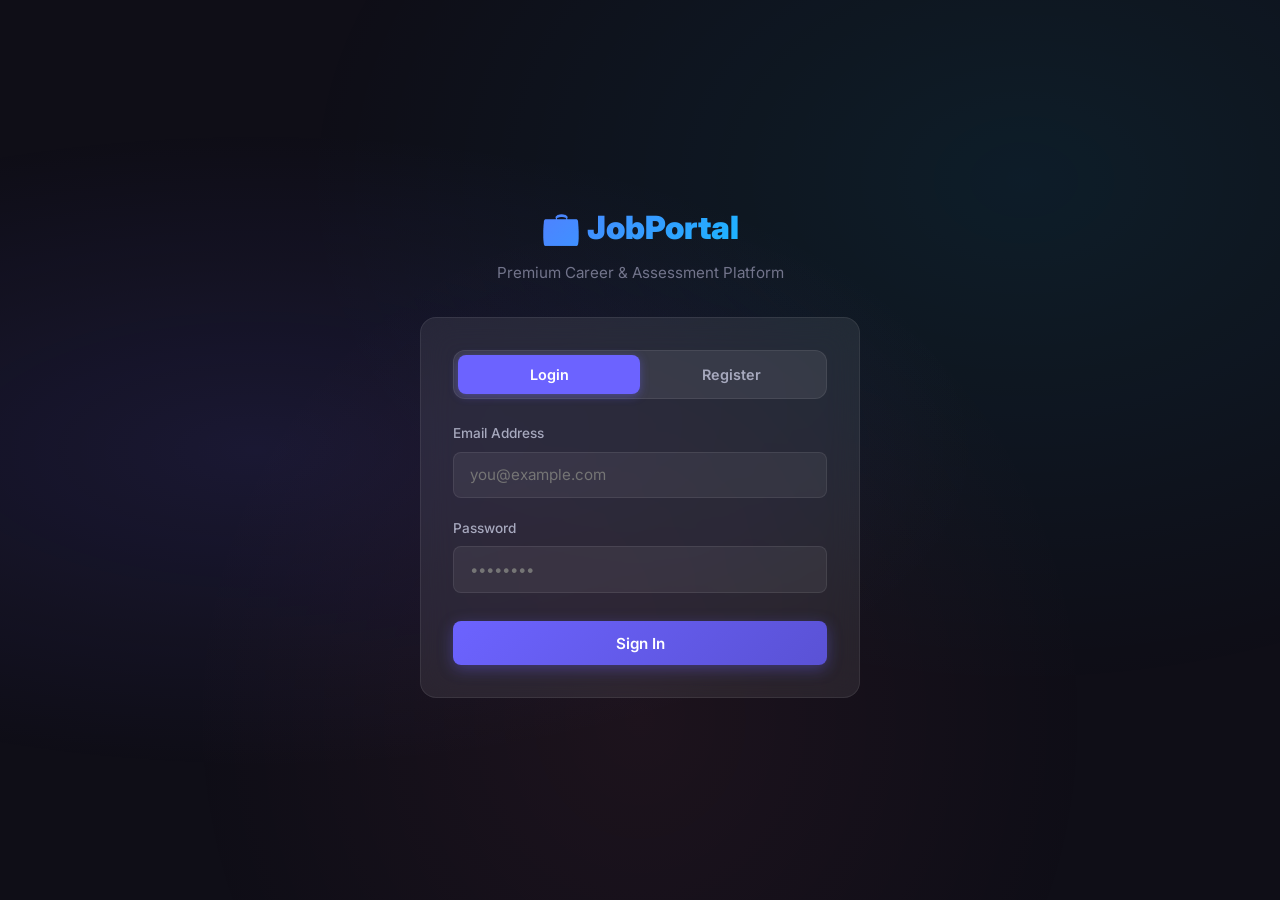
==== commit 1bda3f25: "Updated feature / fixed bug" ====
--- a/frontend/index.html
+++ b/frontend/index.html
@@ -1,332 +1,409 @@
 <!DOCTYPE html>
 <html lang="en">
 <head>
-    <meta charset="UTF-8">
-    <meta name="viewport" content="width=device-width, initial-scale=1.0">
-    <meta name="description" content="Job Application & Assessment System — Role-based portal for admins and students">
-    <title>JobPortal — Job Application & Assessment System</title>
-    <link rel="stylesheet" href="style.css">
-    <link href="https://fonts.googleapis.com/css2?family=Inter:wght@400;500;600;700&display=swap" rel="stylesheet">
-    <link rel="icon" href="data:image/svg+xml,<svg xmlns='http://www.w3.org/2000/svg' viewBox='0 0 100 100'><text y='.9em' font-size='90'>💼</text></svg>">
+  <meta charset="UTF-8">
+  <meta name="viewport" content="width=device-width, initial-scale=1.0">
+  <title>Role-Based Job Assessment Portal</title>
+  <link rel="stylesheet" href="style.css">
 </head>
 <body>
 
-<!-- ══════════ TOAST NOTIFICATIONS ══════════ -->
-<div class="toast-container" id="toastContainer"></div>
-
-<!-- ══════════════════════════════════════════════
-     AUTH PAGE — Login & Register
-     ══════════════════════════════════════════════ -->
-<div id="authPage" class="auth-page">
+  <!-- Loading Overlay -->
+  <div id="loadingOverlay" class="loading-overlay hidden">
+    <div class="loading-content">
+      <div class="spinner-lg"></div>
+      <p id="loadingMessage">Loading...</p>
+    </div>
+  </div>
+
+  <!-- Toast Container -->
+  <div id="toastContainer" class="toast-container"></div>
+
+  <!-- Authentication Page -->
+  <div id="authPage" class="auth-page">
     <div class="auth-container">
-        <div class="auth-header">
-            <div class="auth-logo">💼 JobPortal</div>
-            <p>Job Application & Assessment System</p>
-        </div>
-
-        <!-- Auth Tabs -->
+      <div class="auth-header">
+        <div class="auth-logo">💼 JobPortal</div>
+        <p>Premium Career & Assessment Platform</p>
+      </div>
+
+      <div class="glass-card">
         <div class="auth-tabs">
-            <button id="loginTab" class="active" onclick="switchAuthTab('login')">Login</button>
-            <button id="registerTab" onclick="switchAuthTab('register')">Register</button>
-        </div>
-
-        <!-- Login Form -->
-        <div id="loginForm" class="glass-card">
-            <form onsubmit="handleLogin(event)">
-                <div class="form-group">
-                    <label for="loginEmail">Email Address</label>
-                    <input type="email" id="loginEmail" placeholder="you@example.com" required>
-                </div>
-                <div class="form-group">
-                    <label for="loginPassword">Password</label>
-                    <input type="password" id="loginPassword" placeholder="Enter your password" required>
-                </div>
-                <button type="submit" class="btn btn-primary btn-full" id="loginBtn">
-                    🔐 Sign In
-                </button>
-                <p class="text-center mt-2 text-muted" style="font-size:0.85rem;">
-                    Demo: <b>admin@jobportal.com</b> / <b>admin123</b> or <b>john@gmail.com</b> / <b>john123</b>
-                </p>
-            </form>
-        </div>
-
-        <!-- Register Form -->
-        <div id="registerForm" class="glass-card hidden">
-            <form onsubmit="handleRegister(event)">
-                <div class="form-group">
-                    <label for="regName">Full Name</label>
-                    <input type="text" id="regName" placeholder="John Doe" required>
-                </div>
-                <div class="form-group">
-                    <label for="regEmail">Email Address</label>
-                    <input type="email" id="regEmail" placeholder="you@example.com" required>
-                </div>
-                <div class="form-group">
-                    <label for="regPassword">Password</label>
-                    <input type="password" id="regPassword" placeholder="Create a password" required minlength="4">
-                </div>
-                <div class="form-group">
-                    <label for="regRole">Account Type</label>
-                    <select id="regRole" required>
-                        <option value="STUDENT">Student / Job Seeker</option>
-                        <option value="ADMIN">Admin / Recruiter</option>
-                    </select>
-                </div>
-                <button type="submit" class="btn btn-primary btn-full" id="registerBtn">
-                    🚀 Create Account
-                </button>
-            </form>
-        </div>
+          <button id="tabLogin" class="active" onclick="switchAuthMode('login')">Login</button>
+          <button id="tabRegister" onclick="switchAuthMode('register')">Register</button>
+        </div>
+
+        <form id="authForm" onsubmit="handleAuth(event)">
+          <div id="registerFields" class="hidden">
+            <div class="form-group">
+              <label for="nameInput">Full Name</label>
+              <input type="text" id="nameInput" placeholder="Enter your full name">
+            </div>
+            <div class="form-group">
+              <label for="roleInput">Account Role</label>
+              <select id="roleInput">
+                <option value="STUDENT">Student / Job Seeker</option>
+                <option value="ADMIN">Admin / Recruiter</option>
+              </select>
+            </div>
+          </div>
+
+          <div class="form-group">
+            <label for="emailInput">Email Address</label>
+            <input type="email" id="emailInput" placeholder="you@example.com" required>
+          </div>
+
+          <div class="form-group">
+            <label for="passwordInput">Password</label>
+            <input type="password" id="passwordInput" placeholder="••••••••" required>
+          </div>
+
+          <button type="submit" class="btn btn-primary btn-full mt-1" id="authSubmitBtn">Sign In</button>
+        </form>
+      </div>
     </div>
-</div>
-
-<!-- ══════════════════════════════════════════════
-     MAIN APP (shown after login)
-     ══════════════════════════════════════════════ -->
-<div id="appPage" class="hidden">
-
-    <!-- Navigation Bar -->
+  </div>
+
+  <!-- Main Application -->
+  <div id="appPage" class="hidden">
+    <!-- Navigation -->
     <nav class="navbar">
-        <div class="logo">
-            <span class="logo-icon">💼</span>
-            <span>JobPortal</span>
-        </div>
-        <div class="nav-links">
-            <a href="javascript:void(0)" onclick="showView('dashboard')" id="navDashboard" class="active">📊 Dashboard</a>
-            <a href="javascript:void(0)" onclick="showView('jobs')" id="navJobs">💼 Jobs</a>
-            <!-- Admin only: Applications nav -->
-            <a href="javascript:void(0)" onclick="showView('applications')" id="navApplications" class="hidden">📋 Applications</a>
-            <a href="javascript:void(0)" onclick="showView('tests')" id="navTests">📝 Tests</a>
-            <a href="javascript:void(0)" onclick="showView('results')" id="navResults">🏆 Results</a>
-            <div class="nav-user">
-                <div class="avatar" id="userAvatar">U</div>
-                <div>
-                    <span id="userName" style="font-size:0.85rem; color: var(--text-primary);"></span>
-                    <span id="userRole" class="role-badge"></span>
-                </div>
-            </div>
-            <button onclick="handleLogout()" class="btn-logout">↗ Logout</button>
-        </div>
+      <div class="logo">
+        <span class="logo-icon">💼</span>
+        <span>JobPortal</span>
+      </div>
+
+      <div class="nav-links">
+        <!-- Admin Links -->
+        <div id="adminNavLinks" class="hidden">
+          <button onclick="router('adminDashboard')">Dashboard</button>
+          <button onclick="router('adminJobs')">Manage Jobs</button>
+          <button onclick="router('adminApplicants')">Applicants</button>
+          <button onclick="router('adminTests')">Tests</button>
+          <button onclick="router('adminResults')">Results</button>
+        </div>
+
+        <!-- Student Links -->
+        <div id="studentNavLinks" class="hidden">
+          <button onclick="router('studentDashboard')">Dashboard</button>
+          <button onclick="router('studentJobs')">Browse Jobs</button>
+          <button onclick="router('studentTests')">My Tests</button>
+          <button onclick="router('studentResults')">My Results</button>
+        </div>
+
+        <div class="nav-user">
+          <span id="userRoleBadge" class="badge-role"></span>
+          <div class="avatar" id="userAvatar">U</div>
+          <span id="userNameDisplay" class="nav-text"></span>
+          <button onclick="logout()" class="btn-sm" style="margin-left: 0.5rem; color: var(--danger);"><span class="nav-text">Logout</span><span class="hidden nav-icon">🚪</span></button>
+        </div>
+      </div>
     </nav>
 
     <div class="container">
-
-        <!-- ══════════ DASHBOARD VIEW ══════════ -->
-        <div id="dashboardView">
-            <div class="page-header">
-                <h1>👋 Welcome, <span id="dashWelcome"></span>!</h1>
-                <p id="dashSubtitle">Here's an overview of your activity</p>
-            </div>
-
-            <!-- Stats Cards -->
-            <div class="dashboard-grid" id="statsGrid">
-                <div class="stat-card">
-                    <div class="stat-icon purple">💼</div>
-                    <div class="stat-info">
-                        <h3 id="statJobs">0</h3>
-                        <p id="statJobsLabel">Jobs</p>
-                    </div>
-                </div>
-                <div class="stat-card">
-                    <div class="stat-icon pink">📝</div>
-                    <div class="stat-info">
-                        <h3 id="statApps">0</h3>
-                        <p id="statAppsLabel">Applications</p>
-                    </div>
-                </div>
-                <div class="stat-card">
-                    <div class="stat-icon cyan">🧪</div>
-                    <div class="stat-info">
-                        <h3 id="statTests">0</h3>
-                        <p id="statTestsLabel">Tests</p>
-                    </div>
-                </div>
-                <div class="stat-card">
-                    <div class="stat-icon green">🏆</div>
-                    <div class="stat-info">
-                        <h3 id="statResults">0</h3>
-                        <p id="statResultsLabel">Results</p>
-                    </div>
-                </div>
-            </div>
-        </div>
-
-        <!-- ══════════ JOBS VIEW ══════════ -->
-        <div id="jobsView" class="hidden">
-            <div class="page-header">
-                <h1>💼 Job Openings</h1>
-                <p>Find your next career opportunity</p>
-            </div>
-
-            <!-- Admin: Create Job Form -->
-            <div id="adminJobForm" class="glass-card hidden" style="margin-bottom: 2rem;">
-                <h3 style="margin-bottom:1rem;">➕ Post a New Job</h3>
-                <form onsubmit="handleCreateJob(event)">
-                    <div style="display:grid; grid-template-columns: 1fr 1fr; gap: 1rem;">
-                        <div class="form-group">
-                            <label for="jobTitle">Job Title</label>
-                            <input type="text" id="jobTitle" placeholder="e.g. Java Developer" required>
-                        </div>
-                        <div class="form-group">
-                            <label for="jobCompany">Company</label>
-                            <input type="text" id="jobCompany" placeholder="e.g. TechCorp" required>
-                        </div>
-                        <div class="form-group">
-                            <label for="jobLocation">Location</label>
-                            <input type="text" id="jobLocation" placeholder="e.g. Bangalore" value="Remote">
-                        </div>
-                        <div class="form-group">
-                            <label for="jobSalary">Salary</label>
-                            <input type="text" id="jobSalary" placeholder="e.g. 8-12 LPA">
-                        </div>
-                    </div>
-                    <div class="form-group">
-                        <label for="jobDesc">Description</label>
-                        <textarea id="jobDesc" rows="3" placeholder="Job description..." required style="resize:vertical;"></textarea>
-                    </div>
-                    <button type="submit" class="btn btn-success">✅ Post Job</button>
-                </form>
-            </div>
-
-            <!-- Job Cards List -->
-            <div id="jobsList" class="jobs-grid"></div>
-        </div>
-
-        <!-- ══════════ APPLICATIONS VIEW (Admin Only) ══════════ -->
-        <div id="applicationsView" class="hidden">
-            <div class="page-header">
-                <h1>📋 All Applications</h1>
-                <p>Review and manage student applications</p>
-            </div>
-            <div id="applicationsList"></div>
-        </div>
-
-        <!-- ══════════ TESTS VIEW ══════════ -->
-        <div id="testsView" class="hidden">
-            <!-- Admin: Create Test Section -->
-            <div id="adminTestSection" class="hidden">
-                <div class="page-header">
-                    <h1>📝 Test Management</h1>
-                    <p>Create and assign MCQ tests to students</p>
-                </div>
-
-                <!-- Create Test Form -->
-                <div class="glass-card" style="margin-bottom:2rem;">
-                    <h3 style="margin-bottom:1rem;">➕ Create New Test</h3>
-                    <form onsubmit="handleCreateTest(event)" id="createTestForm">
-                        <div style="display:grid; grid-template-columns: 1fr 1fr 1fr; gap:1rem;">
-                            <div class="form-group">
-                                <label for="testTitle">Test Title</label>
-                                <input type="text" id="testTitle" placeholder="e.g. Java Assessment" required>
-                            </div>
-                            <div class="form-group">
-                                <label for="testJob">Link to Job (Optional)</label>
-                                <select id="testJob">
-                                    <option value="">— No linked job —</option>
-                                </select>
-                            </div>
-                            <div class="form-group">
-                                <label for="testStudent">Assign to Student</label>
-                                <select id="testStudent" required>
-                                    <option value="">— Select Student —</option>
-                                </select>
-                            </div>
-                        </div>
-
-                        <!-- Questions Container (dynamic) -->
-                        <div id="testQuestionsContainer"></div>
-
-                        <div style="display:flex; gap:1rem; margin-top:1rem;">
-                            <button type="button" class="btn btn-secondary" onclick="addQuestionField()">
-                                ➕ Add Question
-                            </button>
-                            <button type="submit" class="btn btn-success">✅ Create Test</button>
-                        </div>
-                    </form>
-                </div>
-
-                <!-- Admin: List of all tests -->
-                <h3 style="margin-bottom:1rem;">📋 All Tests</h3>
-                <div id="allTestsList"></div>
-            </div>
-
-            <!-- Student: Assigned Tests Section -->
-            <div id="studentTestSection" class="hidden">
-                <div class="page-header">
-                    <h1>📝 My Assessments</h1>
-                    <p>Tests assigned to you by administrators</p>
-                </div>
-
-                <!-- List of assigned tests -->
-                <div id="assignedTestsList"></div>
-
-                <!-- Active Test (quiz in progress) -->
-                <div id="activeTest" class="hidden">
-                    <div class="test-header">
-                        <div>
-                            <h2 id="activeTestTitle">Assessment</h2>
-                            <span class="question-progress">Question <span id="currentQ">1</span> of <span id="totalQ">10</span></span>
-                        </div>
-                        <div class="timer" id="timerDisplay">⏱ 10:00</div>
-                    </div>
-                    <div class="progress-bar">
-                        <div class="progress-fill" id="progressFill" style="width: 0%"></div>
-                    </div>
-                    <div id="questionsContainer"></div>
-                    <div class="text-center mt-3">
-                        <button class="btn btn-primary" onclick="submitTest()" id="submitTestBtn" style="font-size:1.05rem; padding:0.9rem 2rem;">
-                            ✅ Submit Test
-                        </button>
-                    </div>
-                </div>
-            </div>
-        </div>
-
-        <!-- ══════════ RESULTS VIEW ══════════ -->
-        <div id="resultsView" class="hidden">
-            <!-- Score display (shown after test submission) -->
-            <div id="resultDisplay" class="hidden">
-                <div class="result-container">
-                    <h1>🎉 Test Complete!</h1>
-                    <div class="score-circle">
-                        <span class="score-value" id="resultScore">0</span>
-                        <span class="score-label">out of <span id="resultTotal">10</span></span>
-                    </div>
-                    <div class="result-message" id="resultMessage"></div>
-                    <div class="result-details">
-                        <div class="result-stat">
-                            <div class="stat-value" id="resultCorrect" style="color:var(--success);">0</div>
-                            <div class="stat-label">Correct</div>
-                        </div>
-                        <div class="result-stat">
-                            <div class="stat-value" id="resultWrong" style="color:var(--danger);">0</div>
-                            <div class="stat-label">Wrong</div>
-                        </div>
-                        <div class="result-stat">
-                            <div class="stat-value" id="resultPercentage" style="color:var(--accent);">0%</div>
-                            <div class="stat-label">Percentage</div>
-                        </div>
-                    </div>
-                    <div class="result-actions">
-                        <button class="btn btn-primary" onclick="showView('tests')">📝 View Tests</button>
-                        <button class="btn btn-secondary" onclick="showView('dashboard')">📊 Dashboard</button>
-                    </div>
-                </div>
-            </div>
-
-            <!-- Results History -->
-            <div id="allResultsSection">
-                <div class="page-header">
-                    <h1 id="resultsTitle">🏆 Results</h1>
-                    <p id="resultsSubtitle">Assessment performance</p>
-                </div>
-                <div id="allResultsList"></div>
-            </div>
-        </div>
-
-    </div><!-- end container -->
-</div><!-- end appPage -->
-
-<script src="script.js"></script>
+      <!-- ================= ADMIN VIEWS ================= -->
+      
+      <!-- Admin Dashboard -->
+      <section id="adminDashboardView" class="view hidden">
+        <div class="page-header">
+          <h1>Admin Dashboard</h1>
+          <p>Platform overview and statistics</p>
+        </div>
+        <div class="dashboard-grid">
+          <div class="stat-card">
+            <div class="stat-icon purple">💼</div>
+            <div class="stat-info">
+              <h3 id="statTotalJobs">0</h3>
+              <p>Total Jobs</p>
+            </div>
+          </div>
+          <div class="stat-card">
+            <div class="stat-icon pink">👥</div>
+            <div class="stat-info">
+              <h3 id="statTotalApplicants">0</h3>
+              <p>Applications</p>
+            </div>
+          </div>
+          <div class="stat-card">
+            <div class="stat-icon cyan">📝</div>
+            <div class="stat-info">
+              <h3 id="statTestsCreated">0</h3>
+              <p>Tests Created</p>
+            </div>
+          </div>
+          <div class="stat-card">
+            <div class="stat-icon green">📊</div>
+            <div class="stat-info">
+              <h3 id="statTotalResults">0</h3>
+              <p>Results Evaluated</p>
+            </div>
+          </div>
+        </div>
+      </section>
+
+      <!-- Admin Jobs Management -->
+      <section id="adminJobsView" class="view hidden">
+        <div class="page-header flex-between">
+          <div>
+            <h1>Manage Jobs</h1>
+            <p>Create, edit, and delete job postings</p>
+          </div>
+          <button class="btn btn-primary" onclick="showCreateJobModal()">+ Create New Job</button>
+        </div>
+        <div class="jobs-grid" id="adminJobsGrid">
+          <!-- Populated by JS -->
+        </div>
+      </section>
+
+      <!-- Admin Applicants Management -->
+      <section id="adminApplicantsView" class="view hidden">
+        <div class="page-header">
+          <h1>Manage Applicants</h1>
+          <p>Review applications and update status</p>
+        </div>
+        <div class="glass-card" style="padding: 0; overflow-x: auto;">
+          <table class="results-table" id="adminApplicantsTable">
+            <thead>
+              <tr>
+                <th>Applicant</th>
+                <th>Job Title</th>
+                <th>Date Applied</th>
+                <th>Status</th>
+                <th>Action</th>
+              </tr>
+            </thead>
+            <tbody>
+              <!-- Populated by JS -->
+            </tbody>
+          </table>
+        </div>
+      </section>
+
+      <!-- Admin Tests Management -->
+      <section id="adminTestsView" class="view hidden">
+        <div class="page-header flex-between">
+          <div>
+            <h1>Manage Tests</h1>
+            <p>Create and assign assessments</p>
+          </div>
+          <button class="btn btn-primary" onclick="showCreateTestModal()">+ Create Assessment</button>
+        </div>
+        <div class="jobs-grid" id="adminTestsGrid">
+          <!-- Populated by JS -->
+        </div>
+      </section>
+
+      <!-- Admin Results Evaluation -->
+      <section id="adminResultsView" class="view hidden">
+        <div class="page-header">
+          <h1>Test Results</h1>
+          <p>Evaluate scores and select candidates</p>
+        </div>
+        <div class="glass-card" style="padding: 0; overflow-x: auto;">
+          <table class="results-table" id="adminResultsTable">
+            <thead>
+              <tr>
+                <th>Applicant</th>
+                <th>Test Title</th>
+                <th>Score</th>
+                <th>Status</th>
+                <th>Action</th>
+              </tr>
+            </thead>
+            <tbody>
+              <!-- Populated by JS -->
+            </tbody>
+          </table>
+        </div>
+      </section>
+
+      <!-- ================= STUDENT VIEWS ================= -->
+
+      <!-- Student Dashboard -->
+      <section id="studentDashboardView" class="view hidden">
+        <div class="page-header">
+          <h1>Student Dashboard</h1>
+          <p>Welcome back, <span id="studentWelcomeName"></span></p>
+        </div>
+        <div class="dashboard-grid">
+          <div class="stat-card" style="cursor: pointer;" onclick="router('studentJobs')">
+            <div class="stat-icon purple">💼</div>
+            <div class="stat-info">
+              <h3 id="statAvailableJobs">0</h3>
+              <p>Available Jobs</p>
+            </div>
+          </div>
+          <div class="stat-card">
+            <div class="stat-icon pink">📄</div>
+            <div class="stat-info">
+              <h3 id="statMyApplications">0</h3>
+              <p>My Applications</p>
+            </div>
+          </div>
+          <div class="stat-card" style="cursor: pointer;" onclick="router('studentTests')">
+            <div class="stat-icon cyan">📝</div>
+            <div class="stat-info">
+              <h3 id="statMyTests">0</h3>
+              <p>Assigned Tests</p>
+            </div>
+          </div>
+          <div class="stat-card" style="cursor: pointer;" onclick="router('studentResults')">
+            <div class="stat-icon green">📊</div>
+            <div class="stat-info">
+              <h3 id="statMyResults">0</h3>
+              <p>Completed Tests</p>
+            </div>
+          </div>
+        </div>
+      </section>
+
+      <!-- Student Jobs -->
+      <section id="studentJobsView" class="view hidden">
+        <div class="page-header">
+          <h1>Browse Jobs</h1>
+          <p>Find and apply for your dream role</p>
+        </div>
+        <div class="jobs-grid" id="studentJobsGrid">
+          <!-- Populated by JS -->
+        </div>
+      </section>
+
+      <!-- Student Tests -->
+      <section id="studentTestsView" class="view hidden">
+        <div class="page-header">
+          <h1>My Assigned Tests</h1>
+          <p>Take assessments assigned to you</p>
+        </div>
+        <div class="jobs-grid" id="studentTestsGrid">
+          <!-- Populated by JS -->
+        </div>
+      </section>
+
+      <!-- Student Results -->
+      <section id="studentResultsView" class="view hidden">
+        <div class="page-header">
+          <h1>My Results</h1>
+          <p>View your scores and selection status</p>
+        </div>
+        <div class="jobs-grid" id="studentResultsGrid">
+          <!-- Populated by JS -->
+        </div>
+      </section>
+
+      <!-- Test Taking View (Shared by Student but specific logic) -->
+      <section id="testTakingView" class="view hidden">
+        <div class="test-header">
+          <div>
+            <h2 id="takingTestTitle">Assessment</h2>
+            <div class="question-progress" id="questionProgress">Question 1 of N</div>
+          </div>
+        </div>
+        
+        <div id="testQuestionContainer">
+          <!-- Populated by JS -->
+        </div>
+        
+        <div class="flex-between mt-2">
+          <p class="text-muted" style="font-size: 0.85rem;">Note: Once submitted, you cannot retake this test.</p>
+          <button class="btn btn-primary" onclick="submitTest()">Submit Assessment</button>
+        </div>
+      </section>
+
+      <!-- Result Detail View -->
+      <section id="resultDetailView" class="view hidden">
+        <div class="result-container" id="resultDetailContent">
+          <!-- Populated by JS -->
+        </div>
+      </section>
+
+    </div>
+  </div>
+
+  <!-- MODALS -->
+
+  <!-- Create Job Modal -->
+  <div id="createJobModal" class="loading-overlay hidden">
+    <div class="glass-card" style="width: 100%; max-width: 500px; position:relative;">
+      <h2 class="mb-2">Create New Job</h2>
+      <button onclick="closeModals()" style="position:absolute; top: 1rem; right: 1rem; background:none; border:none; color:white; cursor:pointer;">✕</button>
+      <form onsubmit="handleCreateJob(event)">
+        <div class="form-group">
+          <label>Job Title</label>
+          <input type="text" id="jobTitleInp" required>
+        </div>
+        <div class="form-group">
+          <label>Company</label>
+          <input type="text" id="jobCompanyInp" required>
+        </div>
+        <div class="form-group flex-between gap-1">
+          <div style="flex:1">
+            <label>Location</label>
+            <input type="text" id="jobLocationInp" required>
+          </div>
+          <div style="flex:1">
+            <label>Salary Range</label>
+            <input type="text" id="jobSalaryInp" required>
+          </div>
+        </div>
+        <div class="form-group">
+          <label>Description</label>
+          <textarea id="jobDescInp" rows="4" required></textarea>
+        </div>
+        <button type="submit" class="btn btn-primary btn-full">Post Job</button>
+      </form>
+    </div>
+  </div>
+
+  <!-- Create Test Modal -->
+  <div id="createTestModal" class="loading-overlay hidden">
+    <div class="glass-card" style="width: 100%; max-width: 700px; max-height: 90vh; overflow-y: auto; position:relative;">
+      <h2 class="mb-2">Create Assessment</h2>
+      <button onclick="closeModals()" style="position:absolute; top: 1rem; right: 1rem; background:none; border:none; color:white; cursor:pointer;">✕</button>
+      <form onsubmit="handleCreateTest(event)">
+        <div class="form-group">
+          <label>Assessment Title</label>
+          <input type="text" id="testTitleInp" required>
+        </div>
+        <div class="form-group flex-between gap-1">
+          <div style="flex:1">
+            <label>Assign to Job</label>
+            <select id="testJobInp">
+              <option value="">-- Optional --</option>
+            </select>
+          </div>
+          <div style="flex:1">
+            <label>Assign to Student</label>
+            <select id="testStudentInp" required>
+              <option value="">-- Select Student --</option>
+            </select>
+          </div>
+        </div>
+        
+        <h3 class="mt-3 mb-1">Questions</h3>
+        <div id="testQuestionsList">
+          <!-- Question block -->
+          <div class="glass-card mb-2" style="padding: 1rem;">
+            <div class="form-group"><label>Question Text</label><input type="text" class="q-text" required></div>
+            <div style="display:grid; grid-template-columns: 1fr 1fr; gap:0.5rem">
+              <div><label>Opt A</label><input type="text" class="q-optA" required></div>
+              <div><label>Opt B</label><input type="text" class="q-optB" required></div>
+              <div><label>Opt C</label><input type="text" class="q-optC" required></div>
+              <div><label>Opt D</label><input type="text" class="q-optD" required></div>
+            </div>
+            <div class="form-group mt-1">
+              <label>Correct Answer</label>
+              <select class="q-ans" required>
+                <option value="A">A</option><option value="B">B</option><option value="C">C</option><option value="D">D</option>
+              </select>
+            </div>
+          </div>
+        </div>
+        <button type="button" class="btn btn-secondary btn-full mb-2" onclick="addQuestionBlock()">+ Add Another Question</button>
+        <button type="submit" class="btn btn-success btn-full">Create & Assign Test</button>
+      </form>
+    </div>
+  </div>
+
+  <script src="script.js"></script>
 </body>
 </html>
--- a/frontend/style.css
+++ b/frontend/style.css
@@ -1,865 +1,684 @@
 /* =============================================
-   JOB PORTAL — STYLESHEET
-   Clean dark theme with role-based UI
+   JOB PORTAL — PREMIUM DESIGN SYSTEM
    ============================================= */
+
+@import url('https://fonts.googleapis.com/css2?family=Inter:wght@300;400;500;600;700;800;900&display=swap');
 
 /* ── CSS Variables ── */
 :root {
-    --bg-primary: #0f0f1a;
-    --bg-secondary: #1a1a2e;
-    --bg-card: #16213e;
-    --bg-glass: rgba(255, 255, 255, 0.05);
-    --text-primary: #e0e0e0;
-    --text-secondary: #a0a0b0;
-    --text-muted: #707080;
-    --primary: #6c63ff;
-    --primary-hover: #5a52e0;
-    --success: #4caf50;
-    --success-hover: #43a047;
-    --danger: #ef5350;
-    --danger-hover: #e53935;
-    --warning: #ffa726;
-    --accent: #00bcd4;
-    --border: rgba(255, 255, 255, 0.08);
-    --shadow: 0 4px 20px rgba(0, 0, 0, 0.3);
-    --radius: 12px;
-    --radius-sm: 8px;
-}
-
-/* ── Global Reset ── */
-* {
-    margin: 0;
-    padding: 0;
-    box-sizing: border-box;
+  --primary: #6C63FF;
+  --primary-dark: #5A52D5;
+  --primary-light: #8B83FF;
+  --secondary: #FF6584;
+  --accent: #00D2FF;
+  --success: #10B981;
+  --warning: #F59E0B;
+  --danger: #EF4444;
+
+  --bg-dark: #0F0E17;
+  --bg-card: rgba(255, 255, 255, 0.05);
+  --bg-glass: rgba(255, 255, 255, 0.08);
+  --bg-input: rgba(255, 255, 255, 0.06);
+
+  --text-primary: #FFFFFE;
+  --text-secondary: #A7A9BE;
+  --text-muted: #72748B;
+
+  --border: rgba(255, 255, 255, 0.08);
+  --border-active: rgba(108, 99, 255, 0.5);
+
+  --radius-sm: 8px;
+  --radius-md: 12px;
+  --radius-lg: 16px;
+  --radius-xl: 24px;
+  --radius-full: 50%;
+
+  --shadow-sm: 0 2px 8px rgba(0, 0, 0, 0.2);
+  --shadow-md: 0 4px 20px rgba(0, 0, 0, 0.3);
+  --shadow-lg: 0 8px 40px rgba(0, 0, 0, 0.4);
+  --shadow-glow: 0 0 30px rgba(108, 99, 255, 0.3);
+
+  --font: 'Inter', -apple-system, BlinkMacSystemFont, sans-serif;
+  --transition: all 0.3s cubic-bezier(0.4, 0, 0.2, 1);
+}
+
+/* ── Reset ── */
+*, *::before, *::after {
+  margin: 0;
+  padding: 0;
+  box-sizing: border-box;
+}
+
+html {
+  scroll-behavior: smooth;
 }
 
 body {
-    font-family: 'Inter', -apple-system, BlinkMacSystemFont, sans-serif;
-    background: var(--bg-primary);
-    color: var(--text-primary);
-    min-height: 100vh;
-    line-height: 1.6;
-}
-
-a {
-    color: var(--primary);
-    text-decoration: none;
-}
-
-/* ── Utility Classes ── */
-.hidden { display: none !important; }
-.text-center { text-align: center; }
-.mt-2 { margin-top: 0.75rem; }
-.mt-3 { margin-top: 1.5rem; }
-.text-muted { color: var(--text-muted); }
-
-/* ══════════════════════════════════════════════
-   AUTH PAGE
-   ══════════════════════════════════════════════ */
-
+  font-family: var(--font);
+  background: var(--bg-dark);
+  color: var(--text-primary);
+  min-height: 100vh;
+  overflow-x: hidden;
+  line-height: 1.6;
+}
+
+/* Animated gradient background */
+body::before {
+  content: '';
+  position: fixed;
+  top: 0;
+  left: 0;
+  width: 100%;
+  height: 100%;
+  background:
+    radial-gradient(ellipse at 20% 50%, rgba(108, 99, 255, 0.12) 0%, transparent 50%),
+    radial-gradient(ellipse at 80% 20%, rgba(0, 210, 255, 0.08) 0%, transparent 50%),
+    radial-gradient(ellipse at 50% 80%, rgba(255, 101, 132, 0.06) 0%, transparent 50%);
+  z-index: -1;
+  animation: bgPulse 15s ease-in-out infinite alternate;
+}
+
+@keyframes bgPulse {
+  0% { opacity: 0.8; }
+  100% { opacity: 1; }
+}
+
+/* ── Scrollbar ── */
+::-webkit-scrollbar { width: 6px; }
+::-webkit-scrollbar-track { background: transparent; }
+::-webkit-scrollbar-thumb {
+  background: rgba(108, 99, 255, 0.4);
+  border-radius: 3px;
+}
+
+/* ── Typography ── */
+h1 { font-size: 2.5rem; font-weight: 800; letter-spacing: -0.02em; }
+h2 { font-size: 1.75rem; font-weight: 700; letter-spacing: -0.01em; }
+h3 { font-size: 1.25rem; font-weight: 600; }
+p { color: var(--text-secondary); }
+a { color: var(--primary-light); text-decoration: none; }
+
+/* ── Navigation ── */
+.navbar {
+  position: sticky;
+  top: 0;
+  z-index: 100;
+  display: flex;
+  align-items: center;
+  justify-content: space-between;
+  padding: 1rem 2rem;
+  background: rgba(15, 14, 23, 0.85);
+  backdrop-filter: blur(20px);
+  border-bottom: 1px solid var(--border);
+}
+
+.navbar .logo {
+  display: flex;
+  align-items: center;
+  gap: 0.5rem;
+  font-size: 1.4rem;
+  font-weight: 800;
+  background: linear-gradient(135deg, var(--primary), var(--accent));
+  -webkit-background-clip: text;
+  -webkit-text-fill-color: transparent;
+  background-clip: text;
+}
+
+.nav-links {
+  display: flex;
+  gap: 0.5rem;
+  align-items: center;
+}
+
+.nav-links a, .nav-links button {
+  padding: 0.5rem 1rem;
+  border-radius: var(--radius-sm);
+  font-size: 0.9rem;
+  font-weight: 500;
+  color: var(--text-secondary);
+  background: none;
+  border: none;
+  cursor: pointer;
+  transition: var(--transition);
+  font-family: var(--font);
+}
+
+.nav-links a:hover, .nav-links button:hover {
+  color: var(--text-primary);
+  background: var(--bg-glass);
+}
+
+.nav-user {
+  display: flex;
+  align-items: center;
+  gap: 0.5rem;
+  padding: 0.4rem 1rem;
+  border-radius: var(--radius-xl);
+  background: var(--bg-glass);
+  border: 1px solid var(--border);
+}
+
+.nav-user .avatar {
+  width: 28px;
+  height: 28px;
+  border-radius: var(--radius-full);
+  background: linear-gradient(135deg, var(--primary), var(--secondary));
+  display: flex;
+  align-items: center;
+  justify-content: center;
+  font-size: 0.75rem;
+  font-weight: 700;
+  color: white;
+}
+
+.badge-role {
+  font-size: 0.7rem;
+  padding: 0.15rem 0.4rem;
+  border-radius: 4px;
+  text-transform: uppercase;
+  font-weight: 800;
+  letter-spacing: 0.05em;
+}
+
+.badge-role.admin { background: rgba(255, 101, 132, 0.2); color: var(--secondary); border: 1px solid var(--secondary);}
+.badge-role.student { background: rgba(0, 210, 255, 0.2); color: var(--accent); border: 1px solid var(--accent); }
+
+/* ── Container ── */
+.container {
+  max-width: 1200px;
+  margin: 0 auto;
+  padding: 2rem;
+}
+
+/* ── Auth Page ── */
 .auth-page {
-    min-height: 100vh;
-    display: flex;
-    align-items: center;
-    justify-content: center;
-    background: linear-gradient(135deg, #0f0f1a 0%, #1a1a2e 50%, #16213e 100%);
-    padding: 2rem;
+  display: flex;
+  align-items: center;
+  justify-content: center;
+  min-height: 100vh;
+  padding: 2rem;
 }
 
 .auth-container {
-    width: 100%;
-    max-width: 420px;
+  width: 100%;
+  max-width: 440px;
+  animation: slideUp 0.6s ease-out;
 }
 
 .auth-header {
-    text-align: center;
-    margin-bottom: 2rem;
-}
-
-.auth-logo {
-    font-size: 2rem;
-    font-weight: 700;
-    color: var(--primary);
-    margin-bottom: 0.5rem;
+  text-align: center;
+  margin-bottom: 2rem;
+}
+
+.auth-header .auth-logo {
+  font-size: 2rem;
+  font-weight: 900;
+  background: linear-gradient(135deg, var(--primary), var(--accent));
+  -webkit-background-clip: text;
+  -webkit-text-fill-color: transparent;
+  background-clip: text;
+  margin-bottom: 0.5rem;
 }
 
 .auth-header p {
-    color: var(--text-secondary);
-    font-size: 0.95rem;
+  font-size: 0.95rem;
+  color: var(--text-muted);
 }
 
 .auth-tabs {
-    display: flex;
-    gap: 0;
-    margin-bottom: 1.5rem;
-    background: var(--bg-secondary);
-    border-radius: var(--radius);
-    overflow: hidden;
+  display: flex;
+  margin-bottom: 1.5rem;
+  background: var(--bg-glass);
+  border-radius: var(--radius-md);
+  padding: 4px;
+  border: 1px solid var(--border);
 }
 
 .auth-tabs button {
-    flex: 1;
-    padding: 0.8rem;
-    background: transparent;
-    border: none;
-    color: var(--text-secondary);
-    font-size: 1rem;
-    font-weight: 600;
-    cursor: pointer;
-    transition: all 0.3s ease;
-    font-family: inherit;
+  flex: 1;
+  padding: 0.7rem;
+  border: none;
+  background: transparent;
+  color: var(--text-secondary);
+  font-family: var(--font);
+  font-weight: 600;
+  font-size: 0.9rem;
+  cursor: pointer;
+  border-radius: var(--radius-sm);
+  transition: var(--transition);
 }
 
 .auth-tabs button.active {
-    background: var(--primary);
-    color: white;
-}
-
-.auth-tabs button:hover:not(.active) {
-    background: var(--bg-glass);
+  background: var(--primary);
+  color: white;
+  box-shadow: 0 2px 10px rgba(108, 99, 255, 0.4);
 }
 
 /* ── Glass Card ── */
 .glass-card {
-    background: var(--bg-card);
-    border: 1px solid var(--border);
-    border-radius: var(--radius);
-    padding: 1.5rem;
-    box-shadow: var(--shadow);
-}
-
-/* ── Form Styles ── */
+  background: var(--bg-glass);
+  backdrop-filter: blur(16px);
+  border: 1px solid var(--border);
+  border-radius: var(--radius-lg);
+  padding: 2rem;
+  transition: var(--transition);
+}
+
+.glass-card:hover {
+  border-color: var(--border-active);
+  box-shadow: var(--shadow-glow);
+}
+
+/* ── Form Elements ── */
 .form-group {
-    margin-bottom: 1rem;
+  margin-bottom: 1.25rem;
 }
 
 .form-group label {
-    display: block;
-    margin-bottom: 0.4rem;
-    font-size: 0.85rem;
-    font-weight: 500;
-    color: var(--text-secondary);
+  display: block;
+  font-size: 0.85rem;
+  font-weight: 500;
+  color: var(--text-secondary);
+  margin-bottom: 0.4rem;
 }
 
 .form-group input,
 .form-group select,
 .form-group textarea {
-    width: 100%;
-    padding: 0.7rem 1rem;
-    background: var(--bg-secondary);
-    border: 1px solid var(--border);
-    border-radius: var(--radius-sm);
-    color: var(--text-primary);
-    font-size: 0.95rem;
-    font-family: inherit;
-    transition: border-color 0.2s ease;
+  width: 100%;
+  padding: 0.8rem 1rem;
+  background: var(--bg-input);
+  border: 1px solid var(--border);
+  border-radius: var(--radius-sm);
+  color: var(--text-primary);
+  font-family: var(--font);
+  font-size: 0.95rem;
+  transition: var(--transition);
+  outline: none;
+}
+.form-group select option {
+  background: var(--bg-dark);
+  color: var(--text-primary);
 }
 
 .form-group input:focus,
 .form-group select:focus,
 .form-group textarea:focus {
-    outline: none;
-    border-color: var(--primary);
-}
-
-.form-group select {
-    cursor: pointer;
-    appearance: auto;
+  border-color: var(--primary);
+  box-shadow: 0 0 0 3px rgba(108, 99, 255, 0.2);
 }
 
 /* ── Buttons ── */
 .btn {
-    display: inline-flex;
-    align-items: center;
-    justify-content: center;
-    gap: 0.4rem;
-    padding: 0.7rem 1.5rem;
-    border: none;
-    border-radius: var(--radius-sm);
-    font-size: 0.95rem;
-    font-weight: 600;
-    cursor: pointer;
-    transition: all 0.2s ease;
-    font-family: inherit;
+  display: inline-flex;
+  align-items: center;
+  justify-content: center;
+  gap: 0.5rem;
+  padding: 0.8rem 1.5rem;
+  border: none;
+  border-radius: var(--radius-sm);
+  font-family: var(--font);
+  font-size: 0.95rem;
+  font-weight: 600;
+  cursor: pointer;
+  transition: var(--transition);
+  text-decoration: none;
+  position: relative;
+  overflow: hidden;
 }
 
 .btn-primary {
-    background: var(--primary);
-    color: white;
-}
-.btn-primary:hover { background: var(--primary-hover); }
+  background: linear-gradient(135deg, var(--primary), var(--primary-dark));
+  color: white;
+  box-shadow: 0 4px 15px rgba(108, 99, 255, 0.35);
+}
+
+.btn-primary:hover {
+  transform: translateY(-2px);
+  box-shadow: 0 6px 25px rgba(108, 99, 255, 0.5);
+}
+
+.btn-secondary {
+  background: var(--bg-glass);
+  color: var(--text-primary);
+  border: 1px solid var(--border);
+}
+
+.btn-secondary:hover {
+  border-color: var(--primary);
+  background: rgba(108, 99, 255, 0.1);
+}
 
 .btn-success {
-    background: var(--success);
-    color: white;
-}
-.btn-success:hover { background: var(--success-hover); }
+  background: linear-gradient(135deg, var(--success), #059669);
+  color: white;
+  box-shadow: 0 4px 15px rgba(16, 185, 129, 0.35);
+}
+
+.btn-success:hover {
+  transform: translateY(-2px);
+  box-shadow: 0 6px 25px rgba(16, 185, 129, 0.5);
+}
 
 .btn-danger {
-    background: var(--danger);
-    color: white;
-}
-.btn-danger:hover { background: var(--danger-hover); }
-
-.btn-secondary {
-    background: var(--bg-secondary);
-    color: var(--text-primary);
-    border: 1px solid var(--border);
-}
-.btn-secondary:hover { background: var(--bg-glass); }
+  background: linear-gradient(135deg, var(--danger), #DC2626);
+  color: white;
+}
+.btn-danger:hover {
+  box-shadow: 0 0 15px rgba(239, 68, 68, 0.5);
+}
 
 .btn-full { width: 100%; }
-.btn-sm { padding: 0.4rem 0.8rem; font-size: 0.85rem; }
+.btn-sm { padding: 0.5rem 1rem; font-size: 0.85rem; }
 
 .btn:disabled {
-    opacity: 0.5;
-    cursor: not-allowed;
-}
-
-/* ══════════════════════════════════════════════
-   NAVBAR
-   ══════════════════════════════════════════════ */
-
-.navbar {
-    display: flex;
-    align-items: center;
-    justify-content: space-between;
-    padding: 0.8rem 2rem;
-    background: var(--bg-secondary);
-    border-bottom: 1px solid var(--border);
-    position: sticky;
-    top: 0;
-    z-index: 100;
-}
-
-.logo {
-    display: flex;
-    align-items: center;
-    gap: 0.5rem;
-    font-size: 1.3rem;
-    font-weight: 700;
-    color: var(--primary);
-}
-
-.logo-icon { font-size: 1.5rem; }
-
-.nav-links {
-    display: flex;
-    align-items: center;
-    gap: 0.5rem;
-}
-
-.nav-links a {
-    padding: 0.5rem 0.8rem;
-    border-radius: var(--radius-sm);
-    color: var(--text-secondary);
-    font-size: 0.9rem;
-    font-weight: 500;
-    transition: all 0.2s ease;
-    text-decoration: none;
-}
-
-.nav-links a:hover,
-.nav-links a.active {
-    background: var(--bg-glass);
-    color: var(--text-primary);
-}
-
-.nav-user {
-    display: flex;
-    align-items: center;
-    gap: 0.5rem;
-    margin-left: 1rem;
-    padding-left: 1rem;
-    border-left: 1px solid var(--border);
-}
-
-.avatar {
-    width: 32px;
-    height: 32px;
-    border-radius: 50%;
-    background: var(--primary);
-    color: white;
-    display: flex;
-    align-items: center;
-    justify-content: center;
-    font-weight: 700;
-    font-size: 0.85rem;
-}
-
-.role-badge {
-    display: inline-block;
-    padding: 0.1rem 0.5rem;
-    border-radius: 4px;
-    font-size: 0.7rem;
-    font-weight: 700;
-    text-transform: uppercase;
-    margin-left: 0.3rem;
-}
-
-.role-badge.admin {
-    background: rgba(239, 83, 80, 0.2);
-    color: var(--danger);
-}
-
-.role-badge.student {
-    background: rgba(76, 175, 80, 0.2);
-    color: var(--success);
-}
-
-.btn-logout {
-    background: transparent;
-    border: 1px solid var(--danger);
-    color: var(--danger);
-    padding: 0.4rem 0.8rem;
-    border-radius: var(--radius-sm);
-    cursor: pointer;
-    font-size: 0.85rem;
-    font-family: inherit;
-    margin-left: 0.5rem;
-    transition: all 0.2s ease;
-}
-
-.btn-logout:hover {
-    background: var(--danger);
-    color: white;
-}
-
-/* ══════════════════════════════════════════════
-   MAIN CONTAINER
-   ══════════════════════════════════════════════ */
-
-.container {
-    max-width: 1200px;
-    margin: 0 auto;
-    padding: 2rem;
-}
-
-.page-header {
-    margin-bottom: 2rem;
-}
-
-.page-header h1 {
-    font-size: 1.8rem;
-    font-weight: 700;
-    margin-bottom: 0.3rem;
-}
-
-.page-header p {
-    color: var(--text-secondary);
-    font-size: 0.95rem;
-}
-
-/* ══════════════════════════════════════════════
-   DASHBOARD — Stats Grid
-   ══════════════════════════════════════════════ */
-
+  opacity: 0.5;
+  cursor: not-allowed;
+  transform: none !important;
+}
+
+/* ── Dashboard Grid ── */
 .dashboard-grid {
-    display: grid;
-    grid-template-columns: repeat(auto-fit, minmax(220px, 1fr));
-    gap: 1.5rem;
-    margin-bottom: 2rem;
+  display: grid;
+  grid-template-columns: repeat(auto-fit, minmax(280px, 1fr));
+  gap: 1.5rem;
+  margin-bottom: 2rem;
 }
 
 .stat-card {
-    display: flex;
-    align-items: center;
-    gap: 1rem;
-    padding: 1.5rem;
-    background: var(--bg-card);
-    border: 1px solid var(--border);
-    border-radius: var(--radius);
-    box-shadow: var(--shadow);
-    transition: transform 0.2s ease;
-}
-
-.stat-card:hover { transform: translateY(-2px); }
+  background: var(--bg-glass);
+  backdrop-filter: blur(16px);
+  border: 1px solid var(--border);
+  border-radius: var(--radius-lg);
+  padding: 1.5rem;
+  display: flex;
+  align-items: center;
+  gap: 1rem;
+  transition: var(--transition);
+  animation: fadeIn 0.5s ease-out backwards;
+}
+
+.stat-card:hover {
+  transform: translateY(-4px);
+  border-color: var(--border-active);
+  box-shadow: var(--shadow-glow);
+}
 
 .stat-icon {
-    width: 50px;
-    height: 50px;
-    border-radius: 12px;
-    display: flex;
-    align-items: center;
-    justify-content: center;
-    font-size: 1.5rem;
-}
-
-.stat-icon.purple { background: rgba(108, 99, 255, 0.15); }
-.stat-icon.pink { background: rgba(233, 30, 99, 0.15); }
-.stat-icon.cyan { background: rgba(0, 188, 212, 0.15); }
-.stat-icon.green { background: rgba(76, 175, 80, 0.15); }
+  width: 56px;
+  height: 56px;
+  border-radius: var(--radius-md);
+  display: flex;
+  align-items: center;
+  justify-content: center;
+  font-size: 1.5rem;
+  flex-shrink: 0;
+}
+
+.stat-icon.purple { background: rgba(108, 99, 255, 0.15); color: var(--primary-light); }
+.stat-icon.pink { background: rgba(255, 101, 132, 0.15); color: var(--secondary); }
+.stat-icon.cyan { background: rgba(0, 210, 255, 0.15); color: var(--accent); }
+.stat-icon.green { background: rgba(16, 185, 129, 0.15); color: var(--success); }
 
 .stat-info h3 {
-    font-size: 1.8rem;
-    font-weight: 700;
+  font-size: 1.75rem;
+  font-weight: 800;
+  line-height: 1;
 }
 
 .stat-info p {
-    color: var(--text-secondary);
-    font-size: 0.85rem;
-}
-
-/* ══════════════════════════════════════════════
-   JOBS GRID
-   ══════════════════════════════════════════════ */
-
+  font-size: 0.85rem;
+  color: var(--text-muted);
+  margin-top: 0.25rem;
+}
+
+/* ── Page Header ── */
+.page-header { margin-bottom: 2rem; }
+.page-header h1 { margin-bottom: 0.5rem; }
+.page-header p { font-size: 1rem; }
+
+/* ── Job Cards ── */
 .jobs-grid {
-    display: grid;
-    grid-template-columns: repeat(auto-fill, minmax(320px, 1fr));
-    gap: 1.5rem;
+  display: grid;
+  grid-template-columns: repeat(auto-fill, minmax(340px, 1fr));
+  gap: 1.5rem;
 }
 
 .job-card {
-    background: var(--bg-card);
-    border: 1px solid var(--border);
-    border-radius: var(--radius);
-    padding: 1.5rem;
-    box-shadow: var(--shadow);
-    transition: transform 0.2s ease, border-color 0.2s ease;
+  background: var(--bg-glass);
+  backdrop-filter: blur(16px);
+  border: 1px solid var(--border);
+  border-radius: var(--radius-lg);
+  padding: 1.75rem;
+  transition: var(--transition);
+  animation: fadeIn 0.5s ease-out backwards;
+  display: flex;
+  flex-direction: column;
 }
 
 .job-card:hover {
-    transform: translateY(-3px);
-    border-color: var(--primary);
+  transform: translateY(-4px);
+  border-color: var(--border-active);
+  box-shadow: var(--shadow-glow);
 }
 
 .job-company {
-    display: flex;
-    align-items: center;
-    gap: 0.5rem;
-    margin-bottom: 0.5rem;
-    color: var(--text-secondary);
-    font-size: 0.9rem;
+  display: inline-flex;
+  align-items: center;
+  gap: 0.5rem;
+  font-size: 0.85rem;
+  color: var(--primary-light);
+  font-weight: 600;
+  margin-bottom: 0.75rem;
 }
 
 .company-icon {
-    width: 30px;
-    height: 30px;
-    border-radius: 8px;
-    background: var(--primary);
-    color: white;
-    display: flex;
-    align-items: center;
-    justify-content: center;
-    font-weight: 700;
-    font-size: 0.85rem;
-}
-
-.job-card h3 {
-    font-size: 1.2rem;
-    margin-bottom: 0.5rem;
+  width: 36px;
+  height: 36px;
+  border-radius: var(--radius-sm);
+  background: linear-gradient(135deg, var(--primary), var(--accent));
+  display: flex;
+  align-items: center;
+  justify-content: center;
+  font-size: 1rem;
+  color: white;
+  font-weight: 800;
 }
 
 .job-desc {
-    color: var(--text-secondary);
-    font-size: 0.9rem;
-    margin-bottom: 0.75rem;
-    display: -webkit-box;
-    -webkit-line-clamp: 2;
-    -webkit-box-orient: vertical;
-    overflow: hidden;
+  font-size: 0.9rem;
+  color: var(--text-muted);
+  line-height: 1.5;
+  flex-grow: 1;
+  margin-bottom: 1rem;
 }
 
 .job-meta {
-    display: flex;
-    gap: 1rem;
-    margin-bottom: 1rem;
-    font-size: 0.85rem;
-    color: var(--text-muted);
-}
-
-/* ══════════════════════════════════════════════
-   TABLE STYLES (Results, Applications)
-   ══════════════════════════════════════════════ */
-
-.results-table {
-    width: 100%;
-    border-collapse: collapse;
-    background: var(--bg-card);
-    border-radius: var(--radius);
-    overflow: hidden;
-    box-shadow: var(--shadow);
-}
-
-.results-table thead {
-    background: var(--bg-secondary);
-}
-
-.results-table th,
-.results-table td {
-    padding: 0.8rem 1rem;
-    text-align: left;
-    border-bottom: 1px solid var(--border);
-    font-size: 0.9rem;
-}
-
-.results-table th {
-    font-weight: 600;
-    color: var(--text-secondary);
-    font-size: 0.8rem;
-    text-transform: uppercase;
-    letter-spacing: 0.5px;
-}
-
-.results-table tr:hover {
-    background: var(--bg-glass);
-}
-
-/* ── Status Badges ── */
-.status-badge {
-    display: inline-block;
-    padding: 0.2rem 0.6rem;
-    border-radius: 4px;
-    font-size: 0.75rem;
-    font-weight: 700;
-    text-transform: uppercase;
-}
-
-.status-pending {
-    background: rgba(255, 167, 38, 0.15);
-    color: var(--warning);
-}
-
-.status-selected {
-    background: rgba(76, 175, 80, 0.15);
-    color: var(--success);
-}
-
-.status-rejected {
-    background: rgba(239, 83, 80, 0.15);
-    color: var(--danger);
-}
-
-/* ── Status Select Dropdown ── */
-.status-select {
-    padding: 0.3rem 0.5rem;
-    background: var(--bg-secondary);
-    border: 1px solid var(--border);
-    border-radius: 4px;
-    color: var(--text-primary);
-    font-size: 0.8rem;
-    cursor: pointer;
-    font-family: inherit;
-}
-
-/* ══════════════════════════════════════════════
-   TEST / QUIZ STYLES
-   ══════════════════════════════════════════════ */
-
+  display: flex;
+  gap: 1rem;
+  flex-wrap: wrap;
+  margin-bottom: 1.25rem;
+}
+
+.job-meta span {
+  display: flex;
+  align-items: center;
+  gap: 0.35rem;
+  font-size: 0.8rem;
+  color: var(--text-secondary);
+  background: var(--bg-card);
+  padding: 0.35rem 0.75rem;
+  border-radius: var(--radius-xl);
+}
+
+/* ── Test/Assessment Cards ── */
+.test-card {
+  background: var(--bg-glass);
+  border: 1px solid var(--border);
+  padding: 1.5rem;
+  border-radius: var(--radius-md);
+  margin-bottom: 1rem;
+  display: flex;
+  justify-content: space-between;
+  align-items: center;
+  transition: var(--transition);
+}
+.test-card:hover { border-color: var(--accent); }
+.test-info h3 { font-size: 1.2rem; margin-bottom: 0.3rem;}
+.test-info p { font-size: 0.85rem; color: var(--text-muted); }
+
+/* ── Test Taking Page ── */
 .test-header {
-    display: flex;
-    justify-content: space-between;
-    align-items: center;
-    margin-bottom: 1.5rem;
-    padding: 1rem 1.5rem;
-    background: var(--bg-card);
-    border-radius: var(--radius);
-    border: 1px solid var(--border);
-}
-
-.question-progress {
-    color: var(--text-secondary);
-    font-size: 0.9rem;
+  display: flex;
+  justify-content: space-between;
+  align-items: center;
+  margin-bottom: 2rem;
+  padding: 1.25rem 1.75rem;
+  background: var(--bg-glass);
+  border: 1px solid var(--border);
+  border-radius: var(--radius-lg);
 }
 
 .timer {
-    font-size: 1.3rem;
-    font-weight: 700;
-    color: var(--primary);
-    padding: 0.5rem 1rem;
-    background: var(--bg-secondary);
-    border-radius: var(--radius-sm);
+  display: flex;
+  align-items: center;
+  gap: 0.5rem;
+  font-size: 1.5rem;
+  font-weight: 700;
+  color: var(--accent);
+  font-variant-numeric: tabular-nums;
 }
 
 .timer.warning { color: var(--warning); }
-.timer.danger { color: var(--danger); }
-
-.progress-bar {
-    width: 100%;
-    height: 6px;
-    background: var(--bg-secondary);
-    border-radius: 3px;
-    margin-bottom: 2rem;
-    overflow: hidden;
-}
-
-.progress-fill {
-    height: 100%;
-    background: linear-gradient(90deg, var(--primary), var(--accent));
-    border-radius: 3px;
-    transition: width 0.3s ease;
-}
+.timer.danger { color: var(--danger); animation: pulse 1s ease-in-out infinite; }
 
 .question-card {
-    background: var(--bg-card);
-    border: 1px solid var(--border);
-    border-radius: var(--radius);
-    padding: 1.5rem;
-    margin-bottom: 1.5rem;
+  background: var(--bg-glass);
+  border: 1px solid var(--border);
+  border-radius: var(--radius-lg);
+  padding: 2rem;
+  margin-bottom: 1.5rem;
+  animation: slideUp 0.4s ease-out;
 }
 
 .question-number {
-    display: inline-flex;
-    align-items: center;
-    justify-content: center;
-    width: 28px;
-    height: 28px;
-    background: var(--primary);
-    color: white;
-    border-radius: 50%;
-    font-size: 0.8rem;
-    font-weight: 700;
-    margin-bottom: 0.5rem;
+  display: inline-flex;
+  align-items: center;
+  justify-content: center;
+  width: 32px;
+  height: 32px;
+  border-radius: var(--radius-full);
+  background: linear-gradient(135deg, var(--primary), var(--accent));
+  color: white;
+  font-size: 0.85rem;
+  font-weight: 700;
+  margin-bottom: 1rem;
 }
 
 .question-text {
-    font-size: 1.05rem;
-    font-weight: 500;
-    margin-bottom: 1rem;
-    line-height: 1.5;
+  font-size: 1.1rem;
+  font-weight: 600;
+  color: var(--text-primary);
+  margin-bottom: 1.25rem;
 }
 
 .options-grid {
-    display: grid;
-    grid-template-columns: 1fr 1fr;
-    gap: 0.6rem;
+  display: grid;
+  grid-template-columns: 1fr 1fr;
+  gap: 0.75rem;
 }
 
 .option-label {
-    display: flex;
-    align-items: center;
-    gap: 0.5rem;
-    padding: 0.7rem 1rem;
-    background: var(--bg-secondary);
-    border: 1px solid var(--border);
-    border-radius: var(--radius-sm);
-    cursor: pointer;
-    transition: all 0.2s ease;
-    font-size: 0.9rem;
-}
-
+  display: flex;
+  align-items: center;
+  gap: 0.75rem;
+  padding: 1rem 1.25rem;
+  background: var(--bg-card);
+  border: 2px solid var(--border);
+  border-radius: var(--radius-md);
+  cursor: pointer;
+  transition: var(--transition);
+  font-size: 0.95rem;
+}
 .option-label:hover {
-    border-color: var(--primary);
-    background: rgba(108, 99, 255, 0.1);
-}
-
-.option-label.selected {
-    border-color: var(--primary);
-    background: rgba(108, 99, 255, 0.2);
-    color: white;
-}
-
-.option-label input[type="radio"] {
-    display: none;
-}
-
-/* ── Question Block (admin test creation) ── */
-.question-block {
-    margin-top: 1rem;
-    padding: 1rem;
-    border: 1px dashed var(--border);
-    border-radius: var(--radius);
-    background: var(--bg-secondary);
-}
-
-.question-block h4 {
-    color: var(--primary);
-    margin-bottom: 0.5rem;
-}
-
-/* ══════════════════════════════════════════════
-   RESULT DISPLAY (after test submission)
-   ══════════════════════════════════════════════ */
-
-.result-container {
-    text-align: center;
-    padding: 3rem 1.5rem;
-}
-
-.result-container h1 {
-    margin-bottom: 2rem;
-    font-size: 2rem;
-}
-
+  border-color: var(--primary);
+  background: rgba(108, 99, 255, 0.08);
+}
+.option-label input[type="radio"] { display: none; }
+.option-indicator {
+  width: 22px; height: 22px; border-radius: var(--radius-full);
+  border: 2px solid var(--text-muted); display: flex; align-items: center; justify-content: center; transition: var(--transition);
+}
+.option-label input[type="radio"]:checked + .option-indicator { border-color: var(--primary); background: var(--primary); }
+.option-label input[type="radio"]:checked + .option-indicator::after { content: '✓'; color: white; font-size: 0.75rem; font-weight: 700; }
+.option-label.selected { border-color: var(--primary); background: rgba(108, 99, 255, 0.1); }
+
+/* ── Result Detail ── */
+.result-container { max-width: 600px; margin: 0 auto; text-align: center; }
 .score-circle {
-    width: 160px;
-    height: 160px;
-    border-radius: 50%;
-    border: 4px solid var(--primary);
-    display: flex;
-    flex-direction: column;
-    align-items: center;
-    justify-content: center;
-    margin: 0 auto 1.5rem;
-    background: var(--bg-card);
-}
-
+  width: 200px; height: 200px; border-radius: var(--radius-full); background: var(--bg-glass);
+  border: 4px solid var(--primary); display: flex; flex-direction: column; align-items: center; justify-content: center;
+  margin: 2rem auto; position: relative; box-shadow: var(--shadow-glow);
+}
 .score-value {
-    font-size: 3rem;
-    font-weight: 700;
-    color: var(--primary);
-}
-
-.score-label {
-    font-size: 0.85rem;
-    color: var(--text-secondary);
-}
-
-.result-message {
-    font-size: 1.2rem;
-    font-weight: 600;
-    padding: 0.8rem 1.5rem;
-    border-radius: var(--radius-sm);
-    margin-bottom: 2rem;
-    display: inline-block;
-}
-
-.result-message.excellent { color: var(--success); background: rgba(76, 175, 80, 0.1); }
-.result-message.good { color: var(--primary); background: rgba(108, 99, 255, 0.1); }
-.result-message.average { color: var(--warning); background: rgba(255, 167, 38, 0.1); }
-.result-message.poor { color: var(--danger); background: rgba(239, 83, 80, 0.1); }
-
-.result-details {
-    display: flex;
-    justify-content: center;
-    gap: 3rem;
-    margin-bottom: 2rem;
-}
-
-.result-stat {
-    text-align: center;
-}
-
-.result-stat .stat-value {
-    font-size: 2rem;
-    font-weight: 700;
-}
-
-.result-stat .stat-label {
-    font-size: 0.85rem;
-    color: var(--text-secondary);
-}
-
-.result-actions {
-    display: flex;
-    gap: 1rem;
-    justify-content: center;
-}
-
-/* ══════════════════════════════════════════════
-   TOAST NOTIFICATIONS
-   ══════════════════════════════════════════════ */
-
-.toast-container {
-    position: fixed;
-    top: 1.5rem;
-    right: 1.5rem;
-    z-index: 9999;
-    display: flex;
-    flex-direction: column;
-    gap: 0.5rem;
-}
-
-.toast {
-    display: flex;
-    align-items: center;
-    justify-content: space-between;
-    gap: 0.8rem;
-    padding: 0.8rem 1.2rem;
-    border-radius: var(--radius-sm);
-    font-size: 0.9rem;
-    font-weight: 500;
-    min-width: 280px;
-    animation: toastIn 0.3s ease;
-    box-shadow: 0 4px 12px rgba(0, 0, 0, 0.3);
-}
-
-.toast.success {
-    background: rgba(76, 175, 80, 0.15);
-    border: 1px solid var(--success);
-    color: var(--success);
-}
-
-.toast.error {
-    background: rgba(239, 83, 80, 0.15);
-    border: 1px solid var(--danger);
-    color: var(--danger);
-}
-
-.toast.info {
-    background: rgba(108, 99, 255, 0.15);
-    border: 1px solid var(--primary);
-    color: var(--primary);
-}
-
-.toast-close {
-    background: transparent;
-    border: none;
-    color: inherit;
-    cursor: pointer;
-    font-size: 1rem;
-    padding: 0;
-}
-
-@keyframes toastIn {
-    from { transform: translateX(100%); opacity: 0; }
-    to { transform: translateX(0); opacity: 1; }
-}
-
-/* ══════════════════════════════════════════════
-   EMPTY STATE
-   ══════════════════════════════════════════════ */
-
-.empty-state {
-    text-align: center;
-    padding: 3rem 1.5rem;
-    color: var(--text-secondary);
-}
-
-.empty-icon {
-    font-size: 3rem;
-    margin-bottom: 1rem;
-}
-
-.empty-state h3 {
-    margin-bottom: 0.5rem;
-    color: var(--text-primary);
-}
-
-/* ══════════════════════════════════════════════
-   RESPONSIVE
-   ══════════════════════════════════════════════ */
-
-@media (max-width: 768px) {
-    .navbar {
-        flex-direction: column;
-        gap: 0.5rem;
-        padding: 0.8rem 1rem;
-    }
-
-    .nav-links {
-        flex-wrap: wrap;
-        justify-content: center;
-    }
-
-    .container {
-        padding: 1rem;
-    }
-
-    .dashboard-grid {
-        grid-template-columns: repeat(2, 1fr);
-    }
-
-    .jobs-grid {
-        grid-template-columns: 1fr;
-    }
-
-    .options-grid {
-        grid-template-columns: 1fr;
-    }
-
-    .result-details {
-        gap: 1.5rem;
-    }
-}
+  font-size: 3.5rem; font-weight: 900; background: linear-gradient(135deg, var(--primary), var(--accent));
+  -webkit-background-clip: text; -webkit-text-fill-color: transparent; background-clip: text; line-height: 1;
+}
+.result-details { display: grid; grid-template-columns: 1fr 1fr 1fr; gap: 1rem; margin: 2rem 0; }
+.result-stat { background: var(--bg-glass); border: 1px solid var(--border); border-radius: var(--radius-md); padding: 1.25rem; }
+.result-stat .stat-value { font-size: 1.5rem; font-weight: 800; }
+
+.result-message { font-size: 1.25rem; font-weight: 600; margin: 1.5rem 0; padding: 1rem; border-radius: var(--radius-md); }
+.result-message.excellent { background: rgba(16, 185, 129, 0.15); color: var(--success); border: 1px solid rgba(16, 185, 129, 0.3); }
+.result-message.good { background: rgba(108, 99, 255, 0.15); color: var(--primary-light); border: 1px solid rgba(108, 99, 255, 0.3); }
+.result-message.average { background: rgba(245, 158, 11, 0.15); color: var(--warning); border: 1px solid rgba(245, 158, 11, 0.3); }
+.result-message.poor { background: rgba(239, 68, 68, 0.15); color: var(--danger); border: 1px solid rgba(239, 68, 68, 0.3); }
+
+
+/* ── Status Pills ── */
+.status-pill {
+  display: inline-flex; padding: 0.25rem 0.75rem; border-radius: var(--radius-xl); font-size: 0.75rem; font-weight: 600;
+}
+.status-PENDING { background: rgba(245, 158, 11, 0.2); color: var(--warning); border: 1px solid var(--warning); }
+.status-SELECTED { background: rgba(16, 185, 129, 0.2); color: var(--success); border: 1px solid var(--success); }
+.status-REJECTED { background: rgba(239, 68, 68, 0.2); color: var(--danger); border: 1px solid var(--danger); }
+.status-ASSIGNED { background: rgba(0, 210, 255, 0.2); color: var(--accent); border: 1px solid var(--accent); }
+.status-IN_PROGRESS { background: rgba(108, 99, 255, 0.2); color: var(--primary-light); border: 1px solid var(--primary-light); }
+.status-COMPLETED { background: rgba(16, 185, 129, 0.2); color: var(--success); border: 1px solid var(--success); }
+
+/* ── Table ── */
+.results-table { width: 100%; border-collapse: separate; border-spacing: 0 0.5rem; text-align: left;}
+.results-table th { padding: 0.75rem 1rem; font-size: 0.8rem; text-transform: uppercase; color: var(--text-muted); font-weight: 600; border-bottom: 2px solid var(--border);}
+.results-table td { padding: 1rem; background: var(--bg-glass); font-size: 0.9rem; border-top: 1px solid var(--border); border-bottom: 1px solid var(--border);}
+.results-table tr td:first-child { border-radius: var(--radius-sm) 0 0 var(--radius-sm); border-left: 1px solid var(--border);}
+.results-table tr td:last-child { border-radius: 0 var(--radius-sm) var(--radius-sm) 0; border-right: 1px solid var(--border);}
+
+/* ── Toast Notifications & Loading ── */
+.toast-container { position: fixed; top: 1.5rem; right: 1.5rem; z-index: 9999; display: flex; flex-direction: column; gap: 0.75rem; }
+.toast { display: flex; align-items: center; gap: 0.75rem; padding: 1rem 1.5rem; background: rgba(15, 14, 23, 0.95); backdrop-filter: blur(16px); border: 1px solid var(--border); border-radius: var(--radius-md); min-width: 300px; max-width: 450px; box-shadow: var(--shadow-lg); animation: toastIn 0.4s ease-out; font-size: 0.9rem; }
+.toast.success { border-left: 4px solid var(--success); }
+.toast.error { border-left: 4px solid var(--danger); }
+.toast.info { border-left: 4px solid var(--accent); }
+.toast-icon { font-size: 1.25rem; flex-shrink: 0; }
+.toast-close { margin-left: auto; background: none; border: none; color: var(--text-muted); cursor: pointer; padding: 0.25rem; font-size: 1.1rem; }
+
+.loading-overlay { position: fixed; inset: 0; background: rgba(15, 14, 23, 0.7); backdrop-filter: blur(4px); display: flex; align-items: center; justify-content: center; z-index: 999; }
+.spinner { width: 20px; height: 20px; border: 2px solid rgba(255, 255, 255, 0.2); border-top-color: white; border-radius: var(--radius-full); animation: spin 0.8s linear infinite; }
+.spinner-lg { width: 48px; height: 48px; border: 3px solid rgba(108, 99, 255, 0.2); border-top-color: var(--primary); border-radius: var(--radius-full); animation: spin 1s linear infinite; margin: 0 auto 1rem; }
+
+/* ── Utilities & Animations ── */
+.hidden { display: none !important; }
+.mt-1 { margin-top: 0.5rem; } .mt-2 { margin-top: 1rem; } .mt-3 { margin-top: 1.5rem; }
+.mb-1 { margin-bottom: 0.5rem; } .mb-2 { margin-bottom: 1rem; }
+.text-center { text-align: center; }
+.text-muted { color: var(--text-muted); }
+.flex-center { display: flex; align-items: center; justify-content: center; }
+.flex-between { display: flex; justify-content: space-between; align-items: center; }
+
+@keyframes slideUp { from { opacity: 0; transform: translateY(30px); } to { opacity: 1; transform: translateY(0); } }
+@keyframes fadeIn { from { opacity: 0; transform: translateY(10px); } to { opacity: 1; transform: translateY(0); } }
+@keyframes scaleIn { from { opacity: 0; transform: scale(0.8); } to { opacity: 1; transform: scale(1); } }
+@keyframes toastIn { from { opacity: 0; transform: translateX(100px); } to { opacity: 1; transform: translateX(0); } }
+@keyframes toastOut { from { opacity: 1; transform: translateX(0); } to { opacity: 0; transform: translateX(100px); } }
+@keyframes spin { to { transform: rotate(360deg); } }
+@keyframes pulse { 0%, 100% { opacity: 1; } 50% { opacity: 0.5; } }
